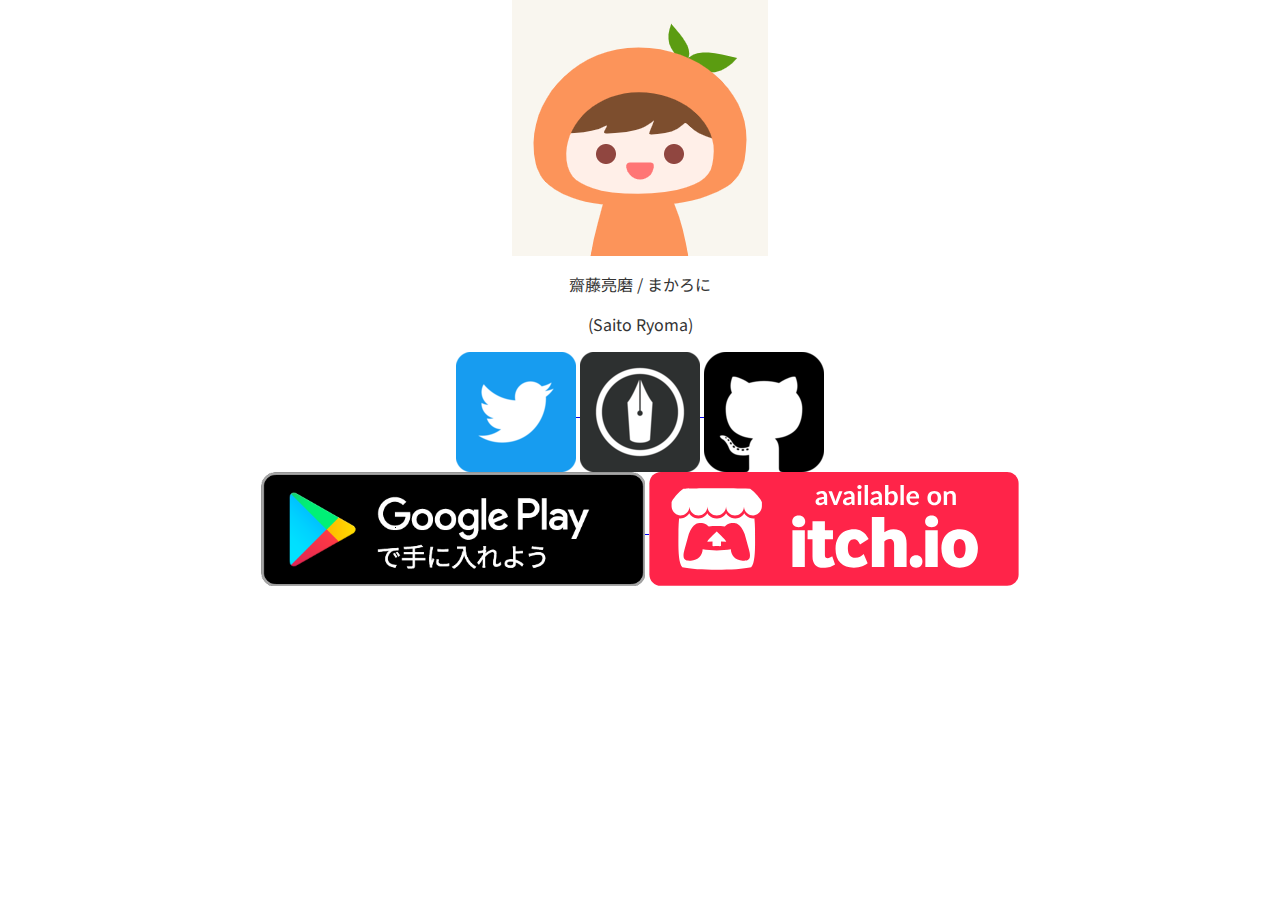
==== portfolio/index.html @ 8314d988 "add portfolio" ====
<!DOCTYPE html>
<html lang="ja">
<head>
    <meta charset="UTF-8">
    <!--<meta http-equiv="x-ua-compatible" content="IE=edge”">-->
    <meta name="viewport" content="width=device-width, initial-scale=1.0,user-scalable=yes">
    <title>齋藤亮磨のポートフォリオ</title>
    <meta name="description" content="ポートフォリオ">
    <meta name="author" content="斎藤亮磨">

    <!--フォント-->
    <link rel="preconnect" href="https://fonts.googleapis.com">
    <link rel="preconnect" href="https://fonts.gstatic.com" crossorigin>
    <link href="https://fonts.googleapis.com/css2?family=Noto+Sans+JP:wght@400;700&display=swap" rel="stylesheet">

    <!--ファビコン   -->
    <link rel="icon" type="image/x-icon" href="../img/favicon/icon-16.ico">
    <link rel="apple-touch-icon" href="../img/favicon/apple-touch-icon-152x152.png" sizes="152x52">
    <link rel="icon" type="image/png" href="../img/favicon/android-chrome-192x192.png" sizes="192x192">

    <link rel="stylesheet" href="../css/sanitize.css">
    <link rel="stylesheet"  href="../css/style.css">
</head>
<body>

<img src="../img/icon/saito.png">

<div class="profile-name">
    <p>齋藤亮磨 / まかろに</p>
    <p>(Saito Ryoma)</p>
</div>

<div class="sns-link">
    <a href="https://twitter.com/KanagawaRyoma" target="_blank">
        <img alt="Twitter" src="../img/icon/Twitter%20social%20icons%20-%20rounded%20square%20-%20blue.png">
    </a>
    <a href="https://makaroni3018.hatenablog.com/" target="_blank">
        <img alt="Hatena Blog" src="../img/icon/hatenablog.png">
    </a>
    <a href="https://github.com/saitocastel1900" target="_blank">
        <img alt="GitHub" src="../img/icon/github.png">
    </a>

</div>

<div class="appstore-link">
    <a href='https://play.google.com/store/apps/dev?id=6911047286422095513&pcampaignid=pcampaignidMKT-Other-global-all-co-prtnr-py-PartBadge-Mar2515-1' target="_blank">
        <img alt='Google Play で手に入れよう' src="../img/icon/googlestore.png"/>
    </a>
    <a href="https://saitocastel1900.itch.io/" target="_blank">
        <img alt='itchi.io' src="../img/icon/itchi-io.svg"/>
    </a>
</div>

<script src="../js/index.js"></script>
</body>
</html>
---- css/sanitize.css ----
/* Document
 * ========================================================================== */

/**
 * Add border box sizing in all browsers (opinionated).
 */

*,
::before,
::after {
  box-sizing: border-box;
}

/**
 * 1. Add text decoration inheritance in all browsers (opinionated).
 * 2. Add vertical alignment inheritance in all browsers (opinionated).
 */

::before,
::after {
  text-decoration: inherit; /* 1 */
  vertical-align: inherit; /* 2 */
}

/**
 * 1. Use the default cursor in all browsers (opinionated).
 * 2. Change the line height in all browsers (opinionated).
 * 3. Use a 4-space tab width in all browsers (opinionated).
 * 4. Remove the grey highlight on links in iOS (opinionated).
 * 5. Prevent adjustments of font size after orientation changes in
 *    IE on Windows Phone and in iOS.
 * 6. Breaks words to prevent overflow in all browsers (opinionated).
 */

html {
  cursor: default; /* 1 */
  line-height: 1.5; /* 2 */
  -moz-tab-size: 4; /* 3 */
  tab-size: 4; /* 3 */
  -webkit-tap-highlight-color: transparent /* 4 */;
  -ms-text-size-adjust: 100%; /* 5 */
  -webkit-text-size-adjust: 100%; /* 5 */
  word-break: break-word; /* 6 */
}

/* Sections
 * ========================================================================== */

/**
 * Remove the margin in all browsers (opinionated).
 */

body {
  margin: 0;
}

/**
 * Correct the font size and margin on `h1` elements within `section` and
 * `article` contexts in Chrome, Edge, Firefox, and Safari.
 */

h1 {
  font-size: 2em;
  margin: 0.67em 0;
}

/* Grouping content
 * ========================================================================== */

/**
 * Remove the margin on nested lists in Chrome, Edge, IE, and Safari.
 */

dl dl,
dl ol,
dl ul,
ol dl,
ul dl {
  margin: 0;
}

/**
 * Remove the margin on nested lists in Edge 18- and IE.
 */

ol ol,
ol ul,
ul ol,
ul ul {
  margin: 0;
}

/**
 * 1. Add the correct sizing in Firefox.
 * 2. Show the overflow in Edge 18- and IE.
 */

hr {
  height: 0; /* 1 */
  overflow: visible; /* 2 */
}

/**
 * Add the correct display in IE.
 */

main {
  display: block;
}

/**
 * Remove the list style on navigation lists in all browsers (opinionated).
 */

nav ol,
nav ul {
  list-style: none;
  padding: 0;
}

/**
 * 1. Correct the inheritance and scaling of font size in all browsers.
 * 2. Correct the odd `em` font sizing in all browsers.
 */

pre {
  font-family: monospace, monospace; /* 1 */
  font-size: 1em; /* 2 */
}

/* Text-level semantics
 * ========================================================================== */

/**
 * Remove the gray background on active links in IE 10.
 */

a {
  background-color: transparent;
}

/**
 * Add the correct text decoration in Edge 18-, IE, and Safari.
 */

abbr[title] {
  text-decoration: underline;
  text-decoration: underline dotted;
}

/**
 * Add the correct font weight in Chrome, Edge, and Safari.
 */

b,
strong {
  font-weight: bolder;
}

/**
 * 1. Correct the inheritance and scaling of font size in all browsers.
 * 2. Correct the odd `em` font sizing in all browsers.
 */

code,
kbd,
samp {
  font-family: monospace, monospace; /* 1 */
  font-size: 1em; /* 2 */
}

/**
 * Add the correct font size in all browsers.
 */

small {
  font-size: 80%;
}

/* Embedded content
 * ========================================================================== */

/*
 * Change the alignment on media elements in all browsers (opinionated).
 */

audio,
canvas,
iframe,
img,
svg,
video {
  vertical-align: middle;
}

/**
 * Add the correct display in IE 9-.
 */

audio,
video {
  display: inline-block;
}

/**
 * Add the correct display in iOS 4-7.
 */

audio:not([controls]) {
  display: none;
  height: 0;
}

/**
 * Remove the border on iframes in all browsers (opinionated).
 */

iframe {
  border-style: none;
}

/**
 * Remove the border on images within links in IE 10-.
 */

img {
  border-style: none;
}

/**
 * Change the fill color to match the text color in all browsers (opinionated).
 */

svg:not([fill]) {
  fill: currentColor;
}

/**
 * Hide the overflow in IE.
 */

svg:not(:root) {
  overflow: hidden;
}

/* Tabular data
 * ========================================================================== */

/**
 * Collapse border spacing in all browsers (opinionated).
 */

table {
  border-collapse: collapse;
}

/* Forms
 * ========================================================================== */

/**
 * Remove the margin on controls in Safari.
 */

button,
input,
select {
  margin: 0;
}

/**
 * 1. Show the overflow in IE.
 * 2. Remove the inheritance of text transform in Edge 18-, Firefox, and IE.
 */

button {
  overflow: visible; /* 1 */
  text-transform: none; /* 2 */
}

/**
 * Correct the inability to style buttons in iOS and Safari.
 */

button,
[type="button"],
[type="reset"],
[type="submit"] {
  -webkit-appearance: button;
}

/**
 * 1. Change the inconsistent appearance in all browsers (opinionated).
 * 2. Correct the padding in Firefox.
 */

fieldset {
  border: 1px solid #a0a0a0; /* 1 */
  padding: 0.35em 0.75em 0.625em; /* 2 */
}

/**
 * Show the overflow in Edge 18- and IE.
 */

input {
  overflow: visible;
}

/**
 * 1. Correct the text wrapping in Edge 18- and IE.
 * 2. Correct the color inheritance from `fieldset` elements in IE.
 */

legend {
  color: inherit; /* 2 */
  display: table; /* 1 */
  max-width: 100%; /* 1 */
  white-space: normal; /* 1 */
}

/**
 * 1. Add the correct display in Edge 18- and IE.
 * 2. Add the correct vertical alignment in Chrome, Edge, and Firefox.
 */

progress {
  display: inline-block; /* 1 */
  vertical-align: baseline; /* 2 */
}

/**
 * Remove the inheritance of text transform in Firefox.
 */

select {
  text-transform: none;
}

/**
 * 1. Remove the margin in Firefox and Safari.
 * 2. Remove the default vertical scrollbar in IE.
 * 3. Change the resize direction in all browsers (opinionated).
 */

textarea {
  margin: 0; /* 1 */
  overflow: auto; /* 2 */
  resize: vertical; /* 3 */
}

/**
 * Remove the padding in IE 10-.
 */

[type="checkbox"],
[type="radio"] {
  padding: 0;
}

/**
 * 1. Correct the odd appearance in Chrome, Edge, and Safari.
 * 2. Correct the outline style in Safari.
 */

[type="search"] {
  -webkit-appearance: textfield; /* 1 */
  outline-offset: -2px; /* 2 */
}

/**
 * Correct the cursor style of increment and decrement buttons in Safari.
 */

::-webkit-inner-spin-button,
::-webkit-outer-spin-button {
  height: auto;
}

/**
 * Correct the text style of placeholders in Chrome, Edge, and Safari.
 */

::-webkit-input-placeholder {
  color: inherit;
  opacity: 0.54;
}

/**
 * Remove the inner padding in Chrome, Edge, and Safari on macOS.
 */

::-webkit-search-decoration {
  -webkit-appearance: none;
}

/**
 * 1. Correct the inability to style upload buttons in iOS and Safari.
 * 2. Change font properties to `inherit` in Safari.
 */

::-webkit-file-upload-button {
  -webkit-appearance: button; /* 1 */
  font: inherit; /* 2 */
}

/**
 * Remove the inner border and padding of focus outlines in Firefox.
 */

::-moz-focus-inner {
  border-style: none;
  padding: 0;
}

/**
 * Restore the focus outline styles unset by the previous rule in Firefox.
 */

:-moz-focusring {
  outline: 1px dotted ButtonText;
}

/**
 * Remove the additional :invalid styles in Firefox.
 */

:-moz-ui-invalid {
  box-shadow: none;
}

/* Interactive
 * ========================================================================== */

/*
 * Add the correct display in Edge 18- and IE.
 */

details {
  display: block;
}

/*
 * Add the correct styles in Edge 18-, IE, and Safari.
 */

dialog {
  background-color: white;
  border: solid;
  color: black;
  display: block;
  height: -moz-fit-content;
  height: -webkit-fit-content;
  height: fit-content;
  left: 0;
  margin: auto;
  padding: 1em;
  position: absolute;
  right: 0;
  width: -moz-fit-content;
  width: -webkit-fit-content;
  width: fit-content;
}

dialog:not([open]) {
  display: none;
}

/*
 * Add the correct display in all browsers.
 */

summary {
  display: list-item;
}

/* Scripting
 * ========================================================================== */

/**
 * Add the correct display in IE 9-.
 */

canvas {
  display: inline-block;
}

/**
 * Add the correct display in IE.
 */

template {
  display: none;
}

/* User interaction
 * ========================================================================== */

/*
 * 1. Remove the tapping delay in IE 10.
 * 2. Remove the tapping delay on clickable elements
      in all browsers (opinionated).
 */

a,
area,
button,
input,
label,
select,
summary,
textarea,
[tabindex] {
  -ms-touch-action: manipulation; /* 1 */
  touch-action: manipulation; /* 2 */
}

/**
 * Add the correct display in IE 10-.
 */

[hidden] {
  display: none;
}

/* Accessibility
 * ========================================================================== */

/**
 * Change the cursor on busy elements in all browsers (opinionated).
 */

[aria-busy="true"] {
  cursor: progress;
}

/*
 * Change the cursor on control elements in all browsers (opinionated).
 */

[aria-controls] {
  cursor: pointer;
}

/*
 * Change the cursor on disabled, not-editable, or otherwise
 * inoperable elements in all browsers (opinionated).
 */

[aria-disabled="true"],
[disabled] {
  cursor: not-allowed;
}

/*
 * Change the display on visually hidden accessible elements
 * in all browsers (opinionated).
 */

[aria-hidden="false"][hidden] {
  display: initial;
}

[aria-hidden="false"][hidden]:not(:focus) {
  clip: rect(0, 0, 0, 0);
  position: absolute;
}
---- css/style.css ----
@charset "UTF-8";

body    {
    font-family: 'Noto Sans JP', "Helvetica Neue", "Helvetica", "Hiragino Sans", "Hiragino Kaku Gothic ProN", "Arial", "Yu Gothic", "Meiryo", sans-serif;
    text-align: center;
    color:#333;
}
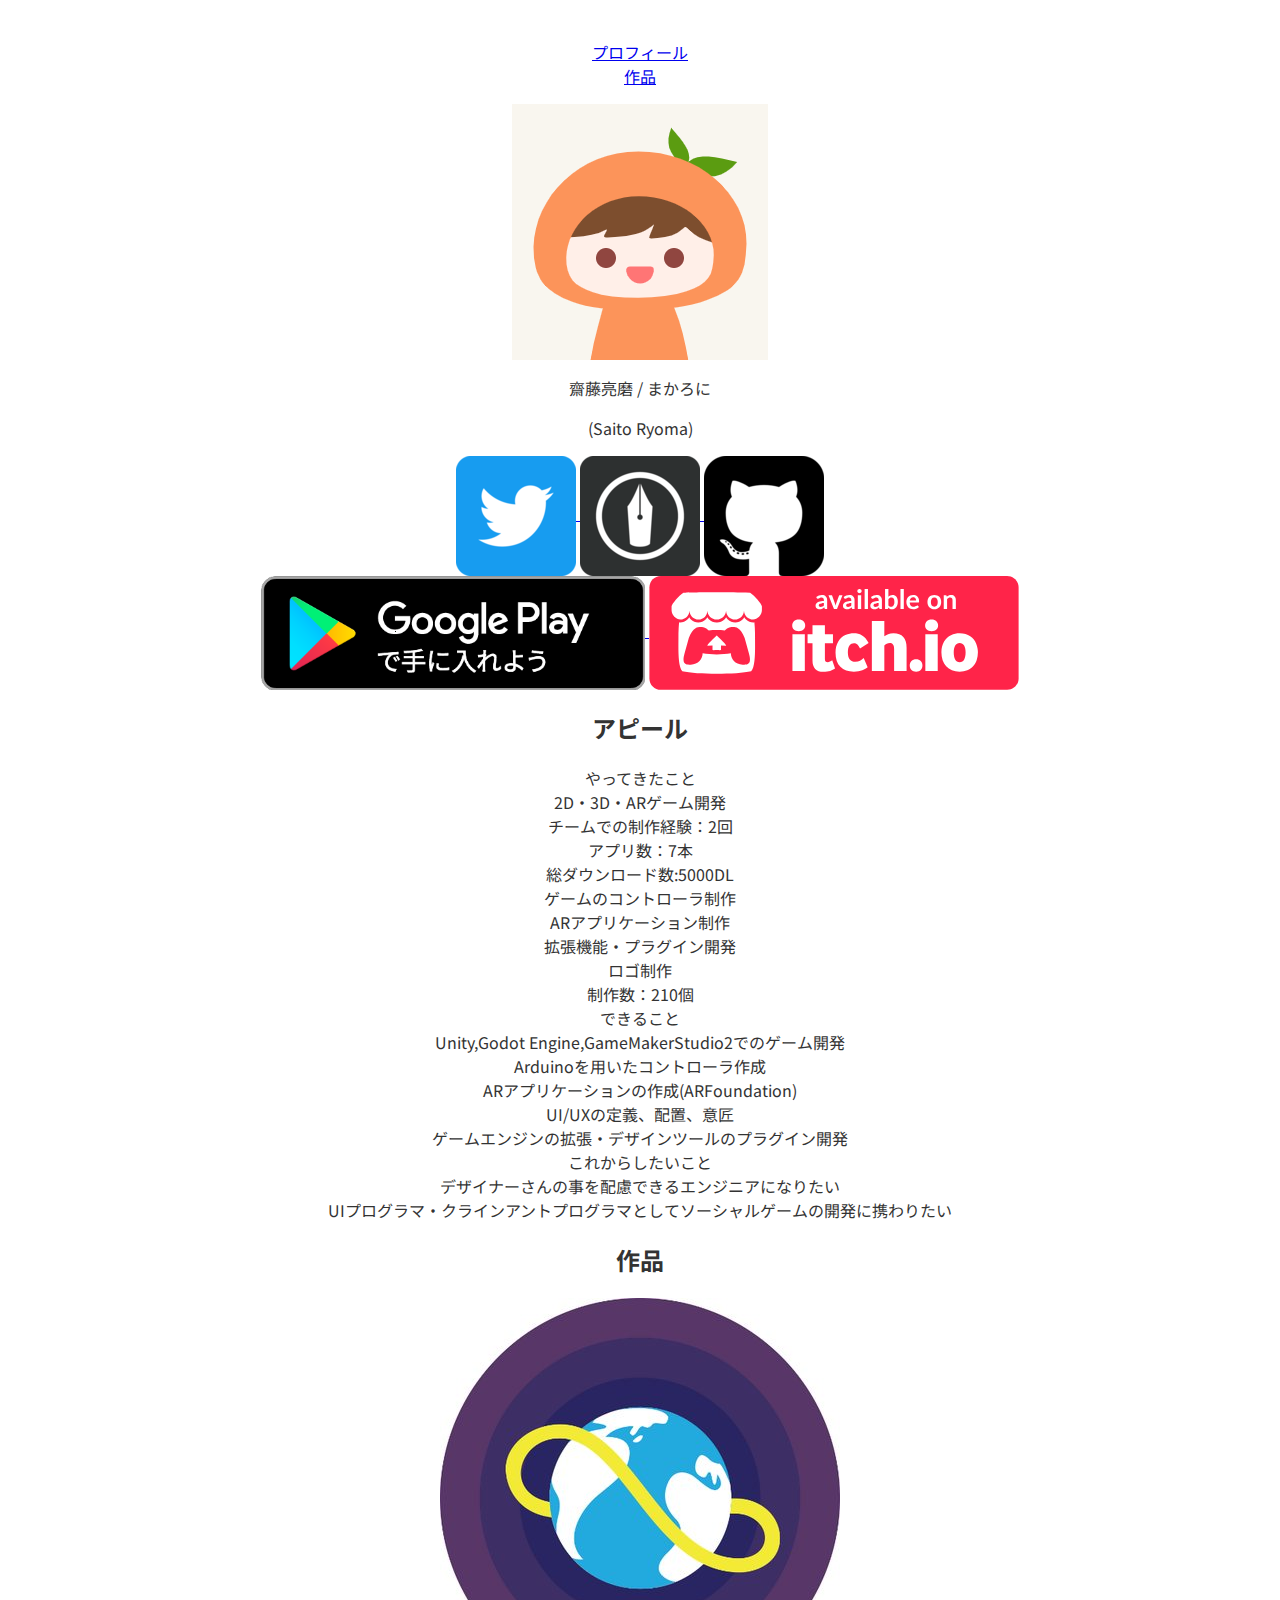
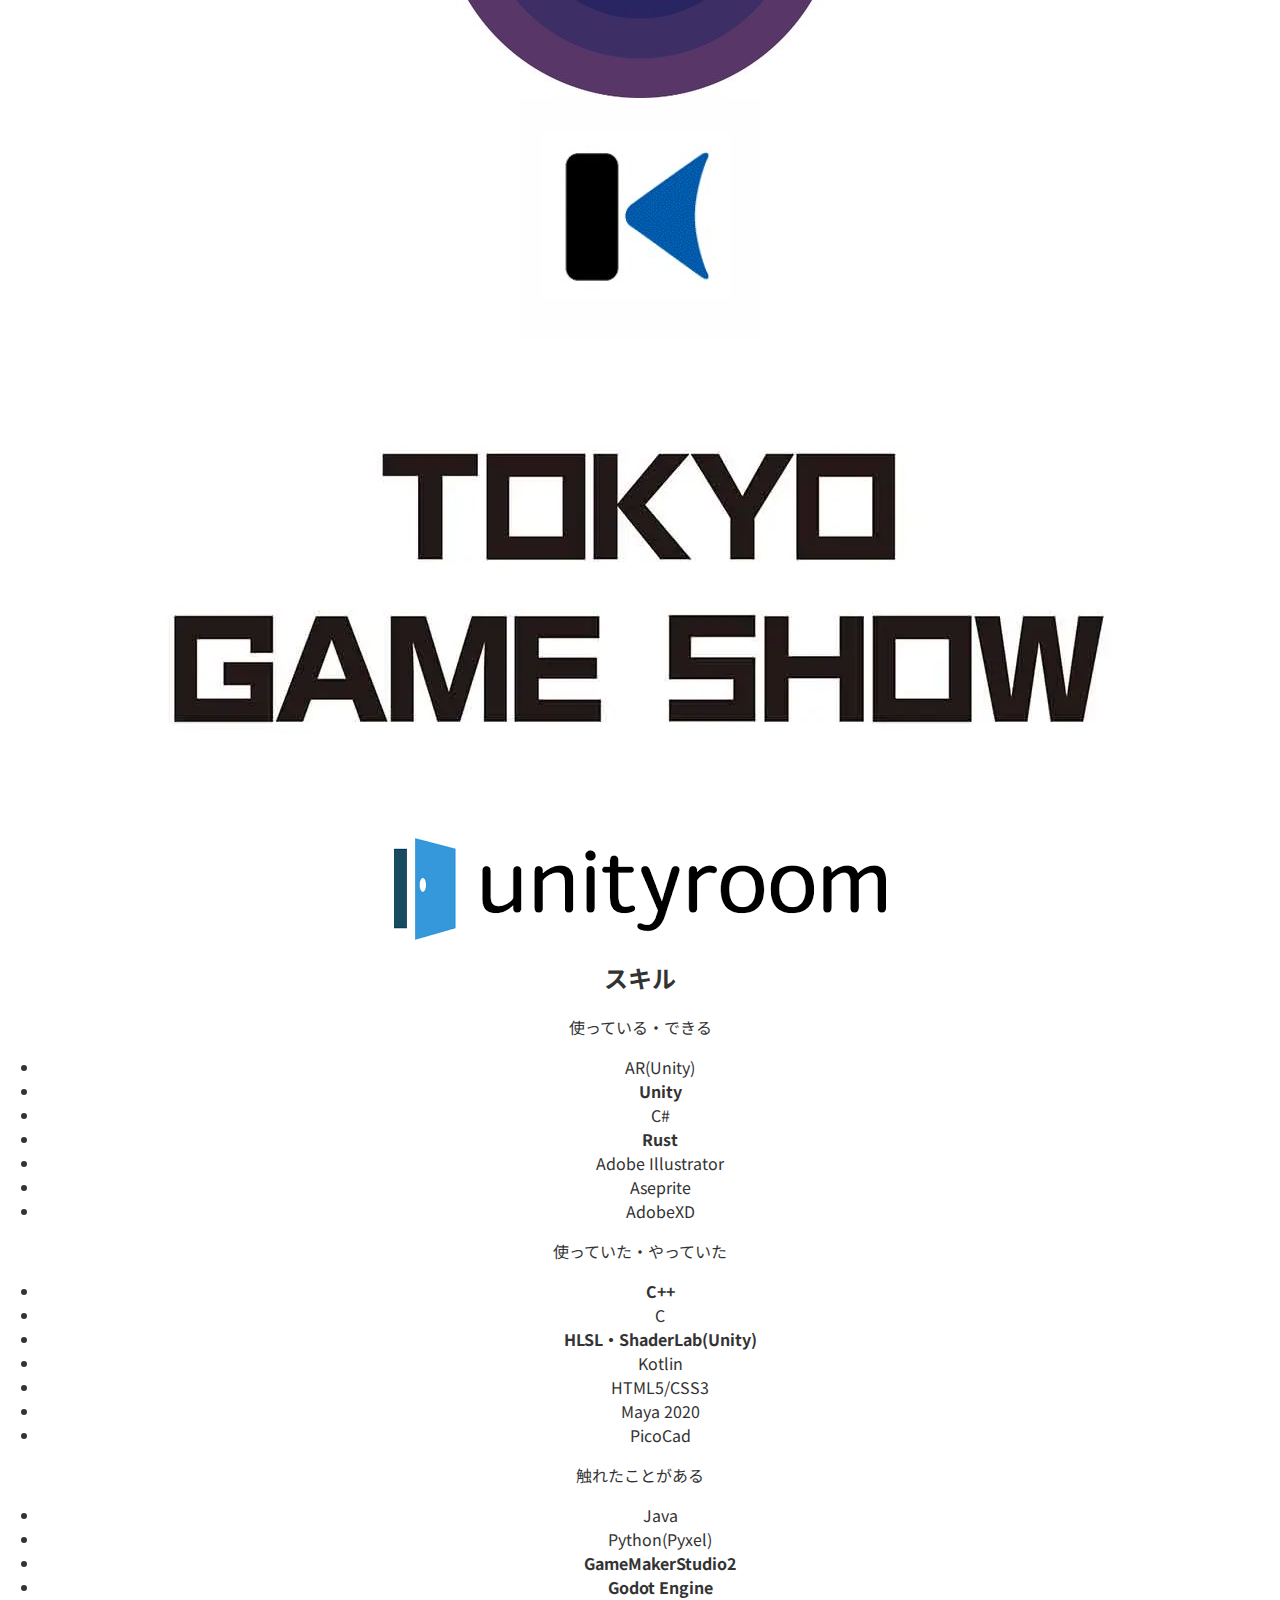
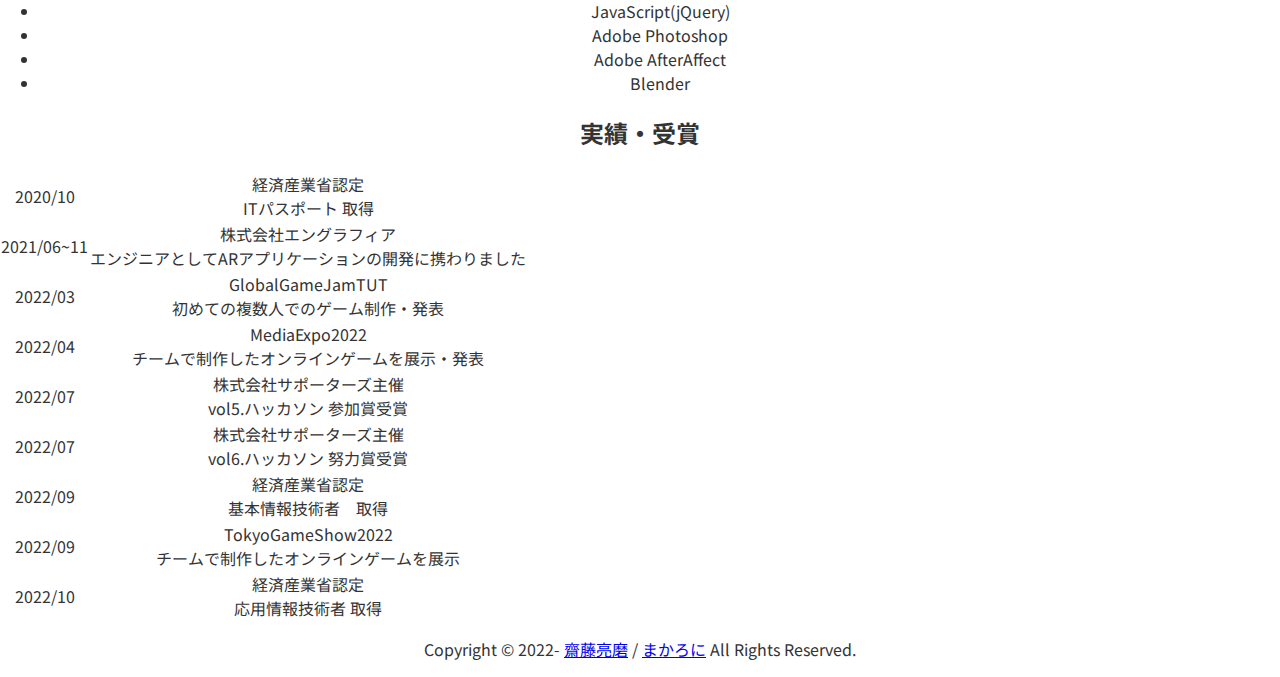
==== commit 6b2f77b3: "add nav" ====
--- a/portfolio/index.html
+++ b/portfolio/index.html
@@ -23,35 +23,239 @@
 </head>
 <body>
 
-<img src="../img/icon/saito.png">
-
-<div class="profile-name">
-    <p>齋藤亮磨 / まかろに</p>
-    <p>(Saito Ryoma)</p>
+<div class="wrapper">
+    <header>
+        <!--ロゴ...-->
+        <a href="index.html"><img src="" alt=""></a>
+        <!--workから作品のページに飛べるのでいらないかもしれない...-->
+        <nav>
+            <ul>
+                <!--プロフィールと自己PR、スキル-->
+                <li><a href="index.html">プロフィール</a></li>
+                <!--ここからゲームとデザインの作品を閲覧できるように...-->
+                <li><a href="../portfolio/works.html">作品</a></li>
+            </ul>
+        </nav>
+    </header>
+    <main>
+        <!--プロフィール-->
+        <div class="toppage-about">
+            <img src="../img/icon/saito.png" class="profile-image">
+
+            <div class="profile-name">
+                <p>齋藤亮磨 / まかろに</p>
+                <p>(Saito Ryoma)</p>
+            </div>
+
+            <div class="sns-link">
+                <a href="https://twitter.com/KanagawaRyoma" target="_blank">
+                    <img alt="Twitter" src="../img/icon/Twitter%20social%20icons%20-%20rounded%20square%20-%20blue.png">
+                </a>
+                <a href="https://makaroni3018.hatenablog.com/" target="_blank">
+                    <img alt="Hatena Blog" src="../img/icon/hatenablog.png">
+                </a>
+                <a href="https://github.com/saitocastel1900" target="_blank">
+                    <img alt="GitHub" src="../img/icon/github.png">
+                </a>
+
+            </div>
+
+            <div class="appstore-link">
+                <a href='https://play.google.com/store/apps/dev?id=6911047286422095513&pcampaignid=pcampaignidMKT-Other-global-all-co-prtnr-py-PartBadge-Mar2515-1' target="_blank">
+                    <img alt='Google Play で手に入れよう' src="../img/icon/googlestore.png"/>
+                </a>
+                <a href="https://saitocastel1900.itch.io/" target="_blank">
+                    <img alt='itchi.io' src="../img/icon/itchi-io.svg"/>
+                </a>
+            </div>
+
+            <div class="content-pr">
+                <h2 class="">アピール</h2>
+                <div class="flex-pr">
+                    <div class="pr">
+                        <div class="label-pr">やってきたこと</div>
+                        <div class="explain-pr">
+                            2D・3D・ARゲーム開発
+                            <br>
+                            チームでの制作経験：2回
+                            <br>
+                            アプリ数：7本
+                            <br>
+                            総ダウンロード数:5000DL
+                            <br>
+                            ゲームのコントローラ制作
+                            <br>
+                            ARアプリケーション制作
+                            <br>
+                            拡張機能・プラグイン開発
+                            <br>
+                            ロゴ制作
+                            <br>
+                            制作数：210個
+                        </div>
+                    </div>
+                    <div class="pr">
+                        <div class="label-pr">できること</div>
+                        Unity,Godot Engine,GameMakerStudio2でのゲーム開発
+                        <br>
+                        Arduinoを用いたコントローラ作成
+                        <br>
+                        ARアプリケーションの作成(ARFoundation)
+                        <br>
+                        UI/UXの定義、配置、意匠
+                        <br>
+                        ゲームエンジンの拡張・デザインツールのプラグイン開発
+                        <div class="explain-pr"></div>
+                    </div>
+                    <div class="pr">
+                        <div class="label-pr">これからしたいこと</div>
+                        <div class="explain-pr">
+                            デザイナーさんの事を配慮できるエンジニアになりたい
+                            <br>
+                            UIプログラマ・クラインアントプログラマとしてソーシャルゲームの開発に携わりたい
+                        </div>
+                    </div>
+                </div>
+            </div>
+        </div>
+        <!--作品-->
+        <div class="content-work">
+            <h2 class="">作品</h2>
+            <div class="flex-work">
+
+                <div class="content">
+                    <a href="" target="_blank">
+                        <img src="../img/cover_works/WZ3-alG6_400x400.jpg" alt="GlobalGameJam2022" class="cover-image">
+                    </a>
+                </div>
+                <div class="content">
+                    <a href="http://www.media.kanagawa-it.ac.jp/archive/2012/qingbaomediaxuekexueshengchengguofabiaohui%E3%80%8Cmediaexpo2012%E3%80%8D" target="_blank">
+                        <img src="../img/cover_works/WAxepNPt_400x400.jpg" alt="MediaExpo2022" class="cover-image">
+                    </a>
+                </div>
+                <div class="content">
+                    <a href="https://tgs.nikkeibp.co.jp/tgs/2022/jp/index.html" target="_blank">
+                        <img src="../img/cover_works/gm02.webp" alt="TokyoGameShow2022" class="cover-image">
+                    </a>
+                </div>
+                <div class="content">
+                    <a href="https://kaitgamedev.play-app-lab.com/%e5%ad%a6%e7%94%9f%e4%bd%9c%e5%93%81%e7%b4%b9%e4%bb%8b/" target="_blank">
+                        <img src="../img/cover_works/ダウンロード.png" alt="" class="cover-image">
+                    </a>
+                </div>
+
+
+            </div>
+
+        </div>
+        <!--スキル-->
+        <div class="content-skill">
+            <h2 class="">スキル</h2>
+            <div class="table-skills">
+                <div class="table-card">
+                    <div class="list-label">使っている・できる</div>
+                    <ul class="list-content">
+                        <li>AR(Unity)</li>
+                        <li><strong>Unity</strong></li>
+                        <li>C#</li>
+                        <li><strong>Rust</strong></li>
+                        <li>Adobe Illustrator</li>
+                        <li>Aseprite</li>
+                        <li>AdobeXD</li>
+                    </ul>
+                </div>
+                <div class="table-card">
+                    <div class="list-label">使っていた・やっていた</div>
+                    <ul class="list-content">
+                        <li><strong>C++</strong></li>
+                        <li>C</li>
+                        <li><strong>HLSL・ShaderLab(Unity)</strong></li>
+                        <li>Kotlin</li>
+                        <li>HTML5/CSS3</li>
+                        <li>Maya 2020</li>
+                        <li>PicoCad</li>
+                    </ul>
+                </div>
+                <div class="table-card">
+                    <div class="list-label">触れたことがある</div>
+                    <ul class="list-content">
+                        <li>Java</li>
+                        <li>Python(Pyxel)</li>
+                        <li><strong>GameMakerStudio2</strong></li>
+                        <li><strong>Godot Engine</strong></li>
+                        <li>JavaScript(jQuery)</li>
+                        <li>Adobe Photoshop</li>
+                        <li>Adobe AfterAffect</li>
+                        <li>Blender</li>
+                    </ul>
+                </div>
+            </div>
+        </div>
+        <!--実績-->
+        <div class="content-achievement">
+            <h2 class="">実績・受賞</h2>
+            <table class="table-achievements">
+                <tbody>
+                <tr>
+                    <td class="achievements-date">2020/10</td>
+                    <td>経済産業省認定<br>
+                        ITパスポート 取得</td>
+                </tr>
+
+                <tr>
+                    <td class="achievements-date">2021/06~11</td>
+                    <td>株式会社エングラフィア<br>
+                        エンジニアとしてARアプリケーションの開発に携わりました</td>
+                </tr>
+
+                <tr>
+                    <td class="achievements-date">2022/03</td>
+                    <td>GlobalGameJamTUT<br>
+                        初めての複数人でのゲーム制作・発表</td>
+                </tr>
+
+                <tr>
+                    <td class="achievements-date">2022/04</td>
+                    <td>MediaExpo2022<br>
+                        チームで制作したオンラインゲームを展示・発表</td>
+                </tr>
+
+                <tr>
+                    <td class="achievements-date">2022/07</td>
+                    <td>株式会社サポーターズ主催<br>
+                        vol5.ハッカソン 参加賞受賞</td>
+                </tr>
+
+                <tr>
+                    <td class="achievements-date">2022/07</td>
+                    <td>株式会社サポーターズ主催<br>
+                        vol6.ハッカソン 努力賞受賞</td>
+                </tr>
+
+                <tr>
+                    <td class="achievements-date">2022/09</td>
+                    <td>経済産業省認定<br>
+                        基本情報技術者　取得</td>
+                </tr>
+
+                <tr>
+                    <td class="achievements-date">2022/09</td>
+                    <td>TokyoGameShow2022<br>
+                        チームで制作したオンラインゲームを展示</td>
+                </tr>
+
+                <tr>
+                    <td class="achievements-date">2022/10</td>
+                    <td>経済産業省認定<br>
+                        応用情報技術者 取得</td>
+                </tr>
+                </tbody></table>
+        </div>
+    </main>
+    <footer>
+        <p>Copyright © 2022- <a href="https://twitter.com/KanagawaRyoma">齋藤亮磨</a> / <a href="https://twitter.com/SAito3018">まかろに</a> All Rights Reserved.</p>
+    </footer>
 </div>
-
-<div class="sns-link">
-    <a href="https://twitter.com/KanagawaRyoma" target="_blank">
-        <img alt="Twitter" src="../img/icon/Twitter%20social%20icons%20-%20rounded%20square%20-%20blue.png">
-    </a>
-    <a href="https://makaroni3018.hatenablog.com/" target="_blank">
-        <img alt="Hatena Blog" src="../img/icon/hatenablog.png">
-    </a>
-    <a href="https://github.com/saitocastel1900" target="_blank">
-        <img alt="GitHub" src="../img/icon/github.png">
-    </a>
-
-</div>
-
-<div class="appstore-link">
-    <a href='https://play.google.com/store/apps/dev?id=6911047286422095513&pcampaignid=pcampaignidMKT-Other-global-all-co-prtnr-py-PartBadge-Mar2515-1' target="_blank">
-        <img alt='Google Play で手に入れよう' src="../img/icon/googlestore.png"/>
-    </a>
-    <a href="https://saitocastel1900.itch.io/" target="_blank">
-        <img alt='itchi.io' src="../img/icon/itchi-io.svg"/>
-    </a>
-</div>
-
 <script src="../js/index.js"></script>
 </body>
 </html>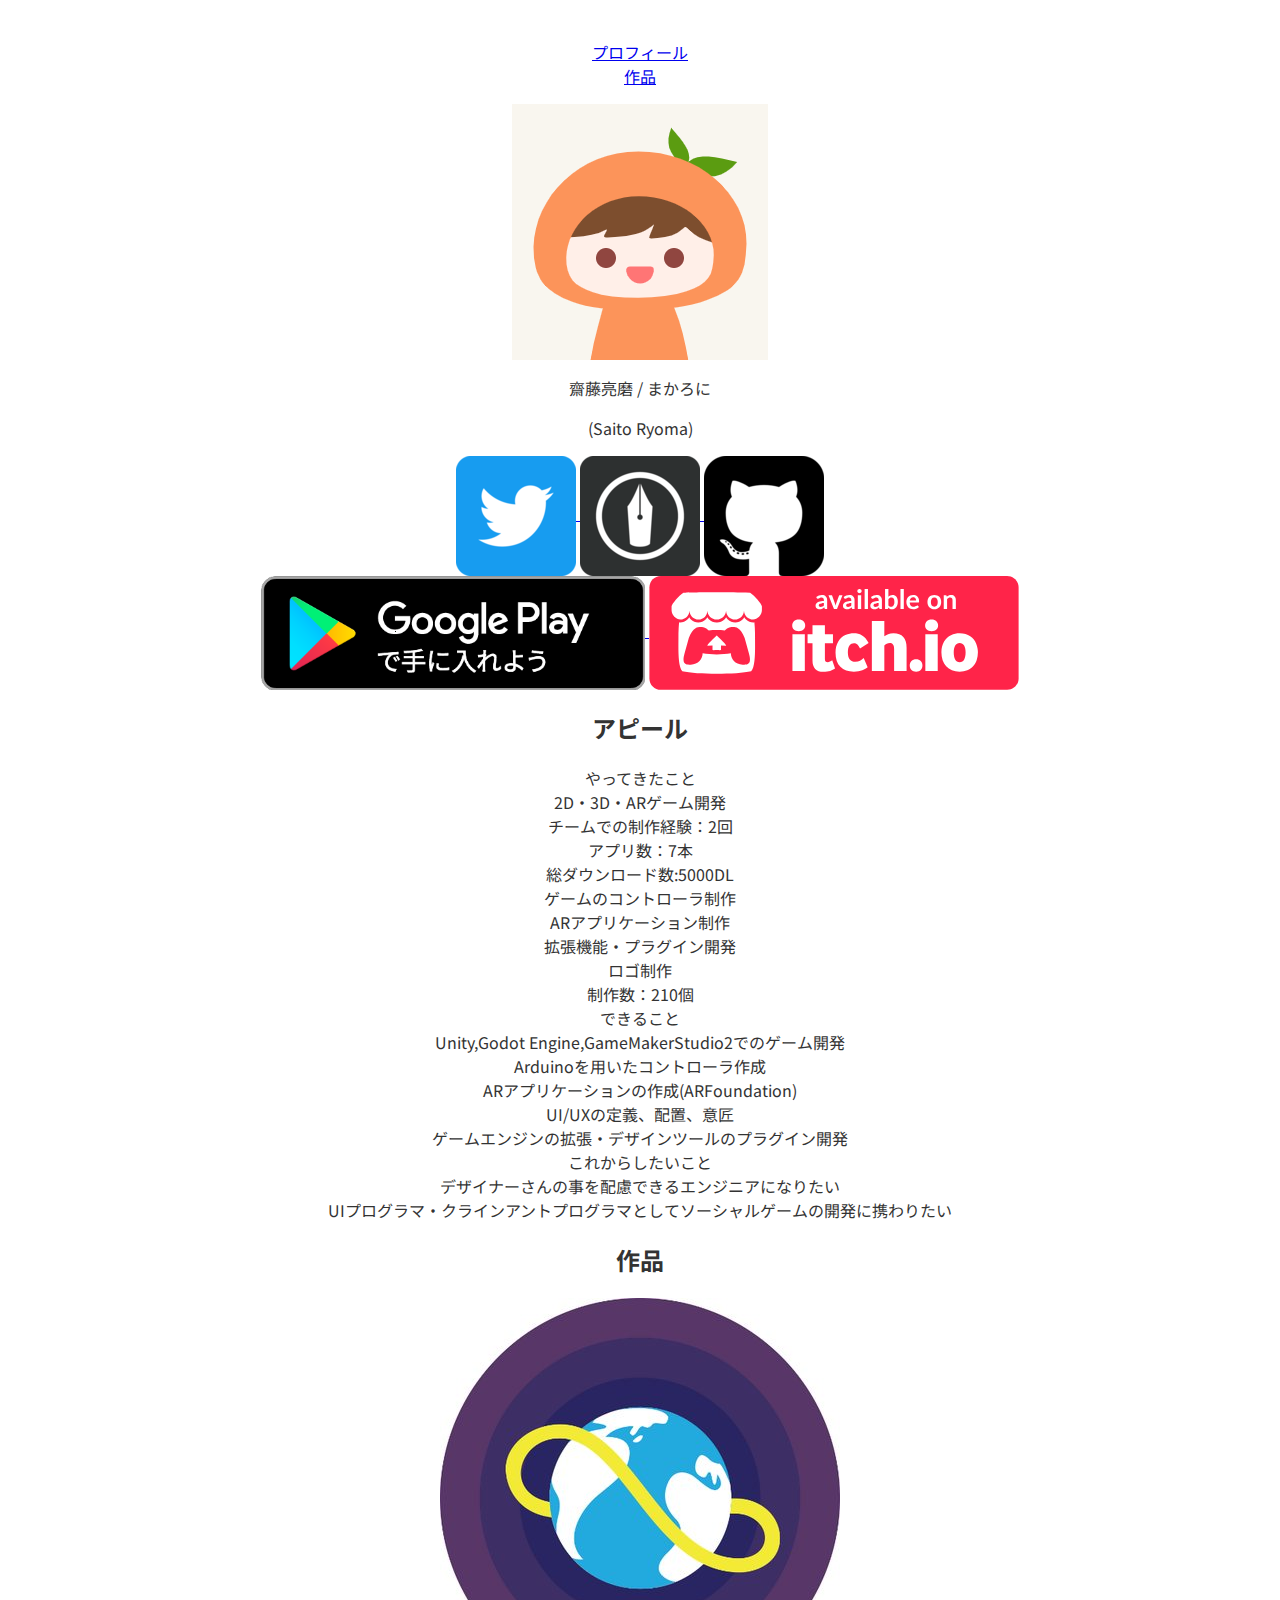
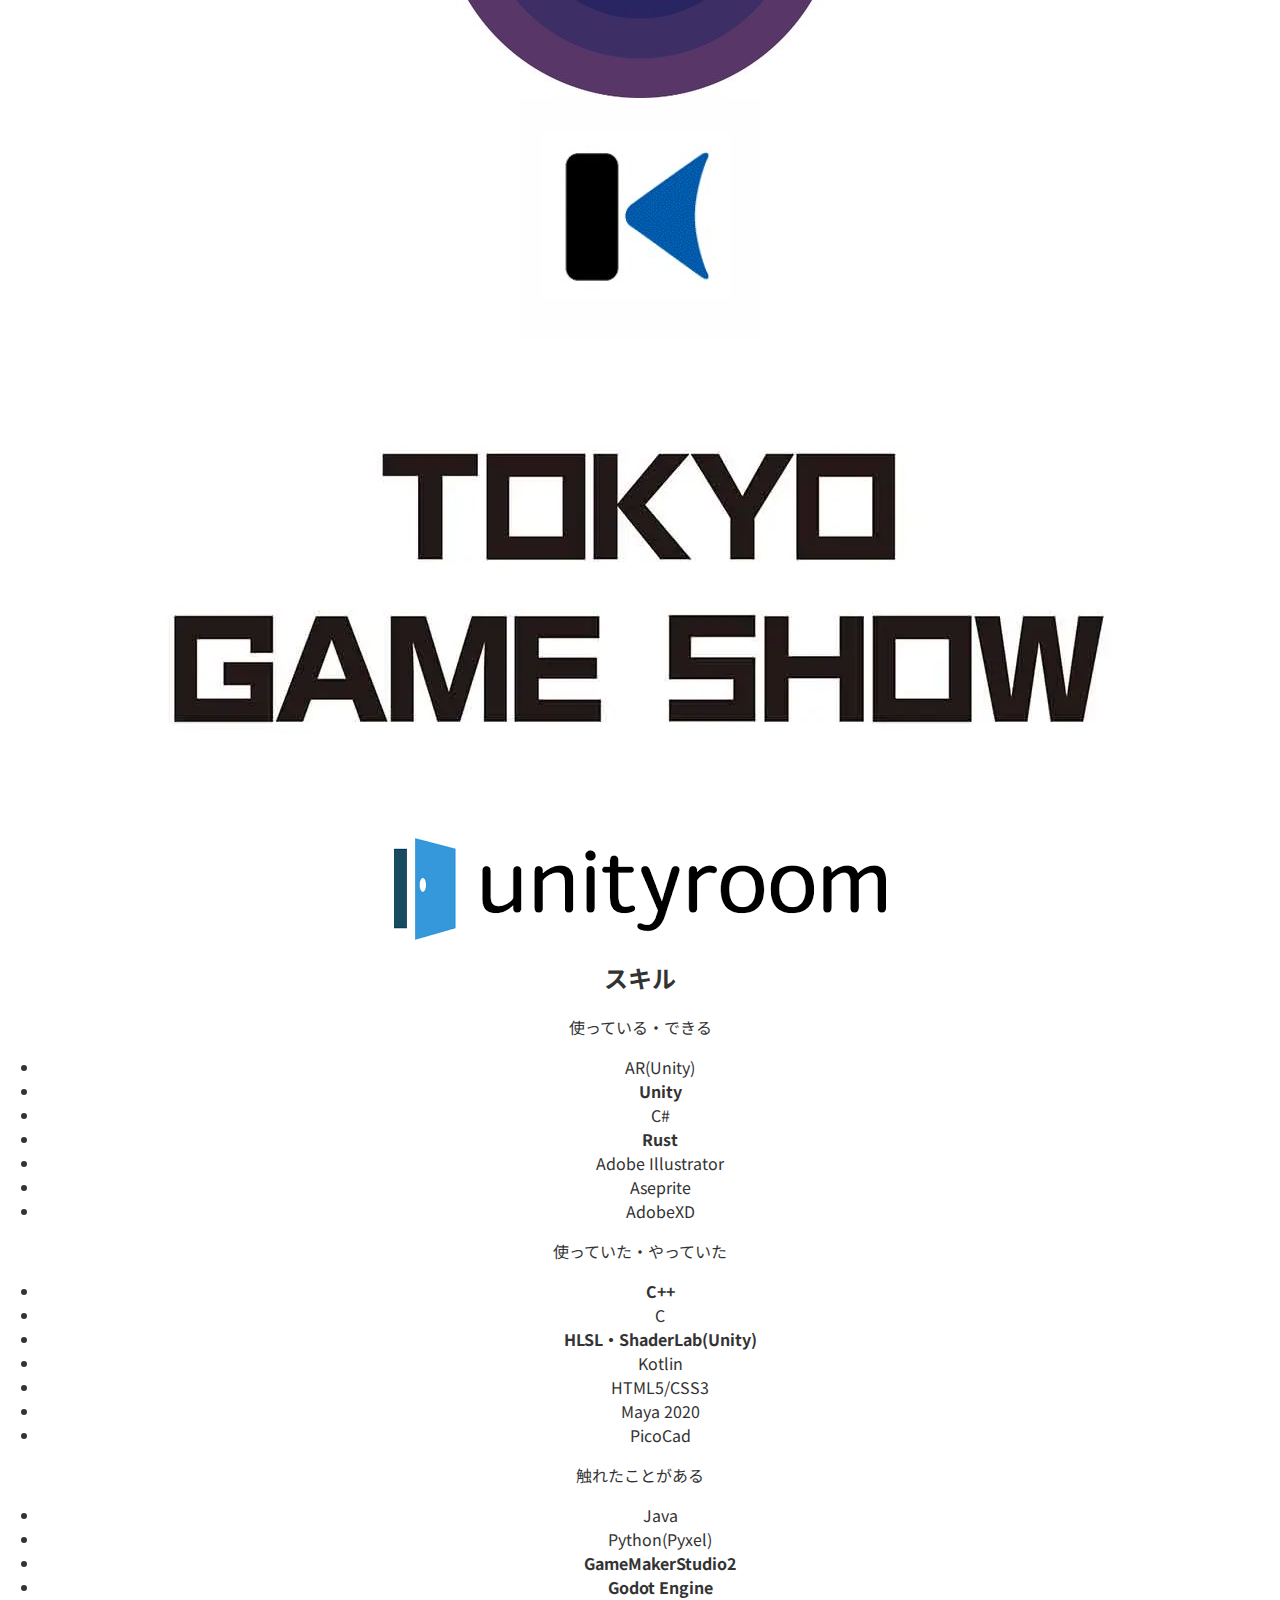
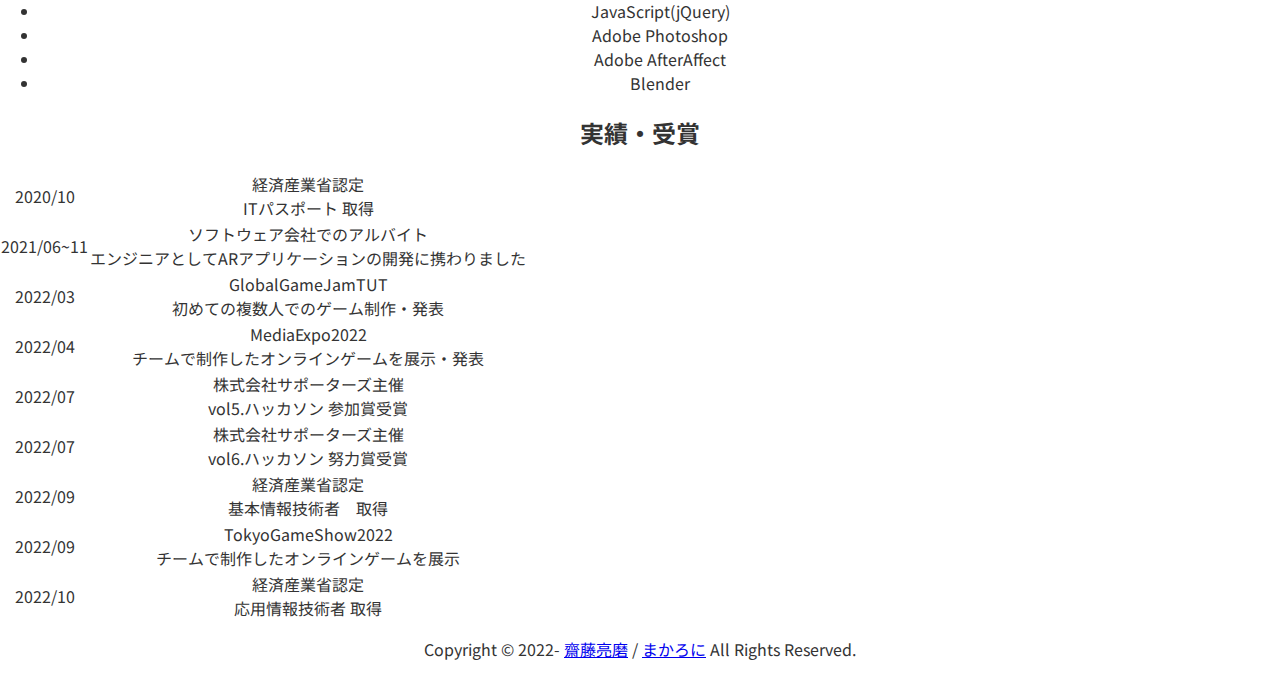
==== commit 1380f9a0: "add nav" ====
--- a/portfolio/index.html
+++ b/portfolio/index.html
@@ -204,7 +204,7 @@
 
                 <tr>
                     <td class="achievements-date">2021/06~11</td>
-                    <td>株式会社エングラフィア<br>
+                    <td>ソフトウェア会社でのアルバイト<br>
                         エンジニアとしてARアプリケーションの開発に携わりました</td>
                 </tr>
 
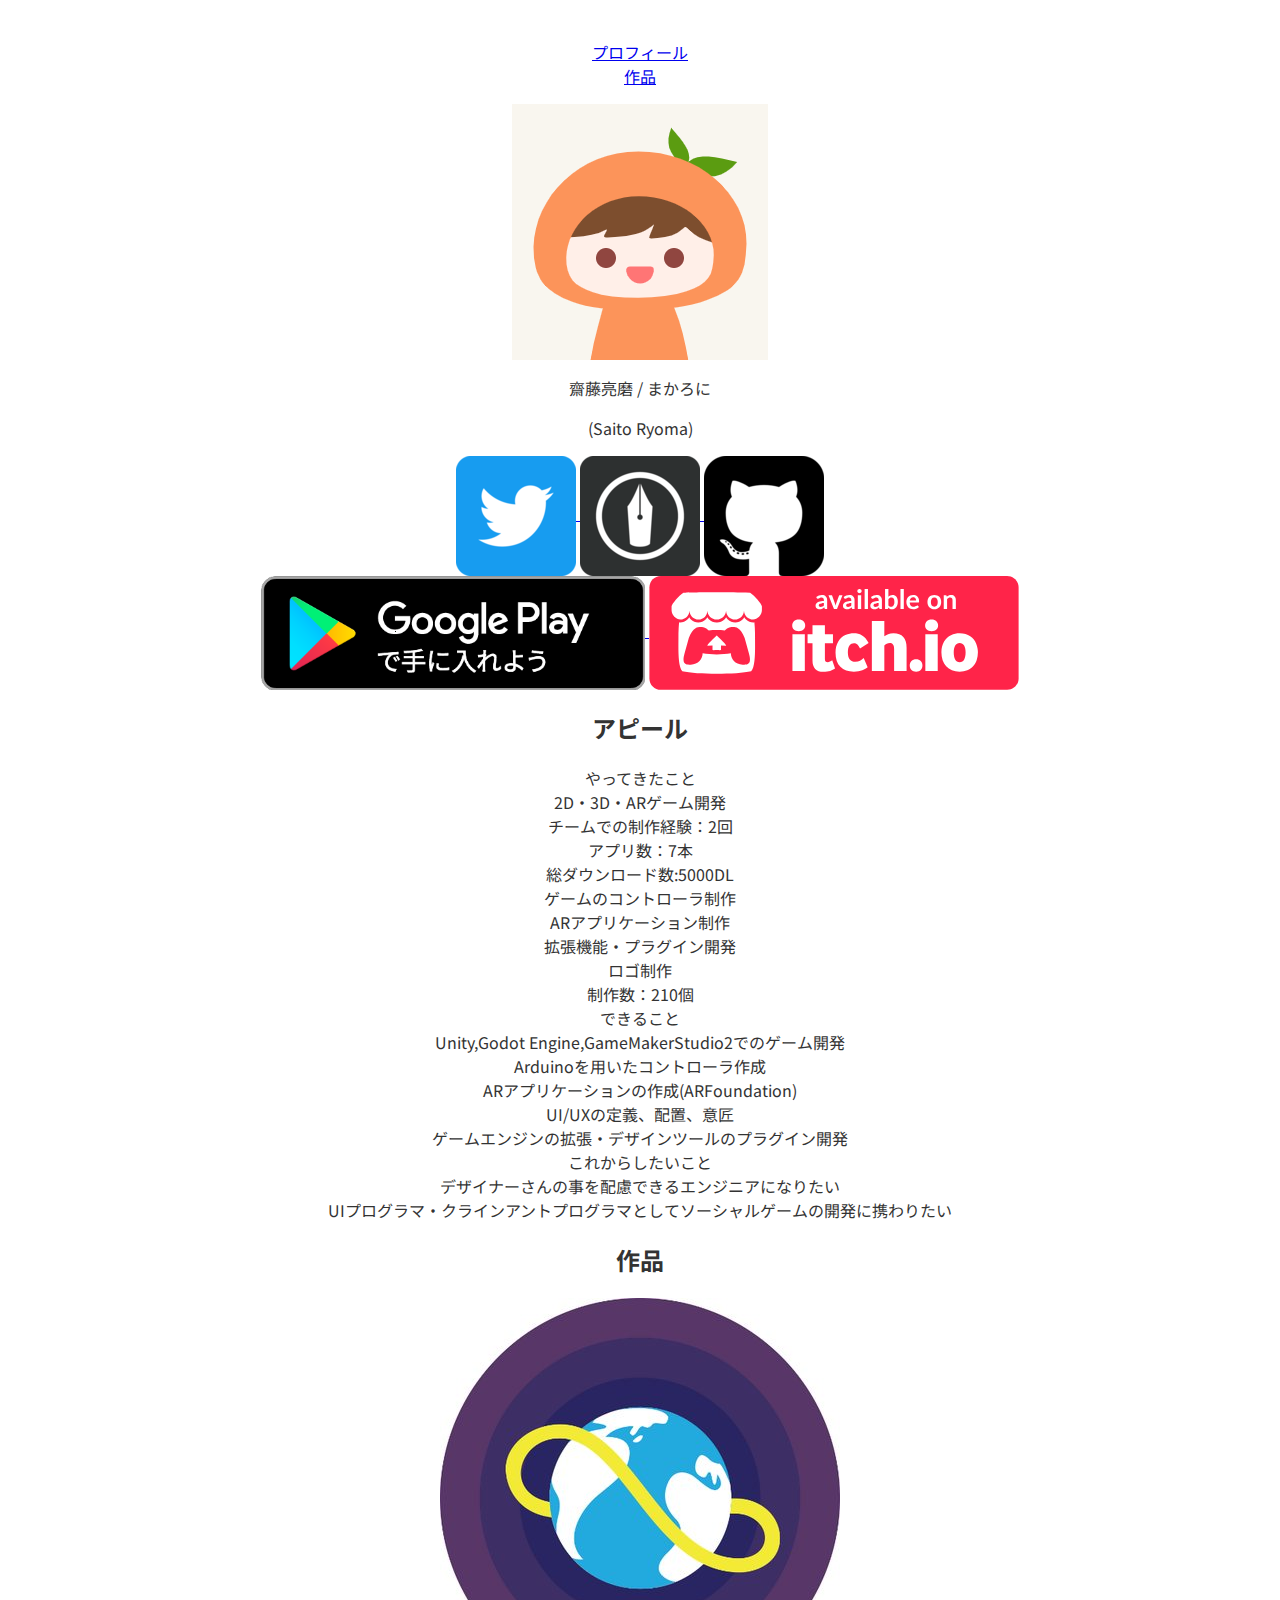
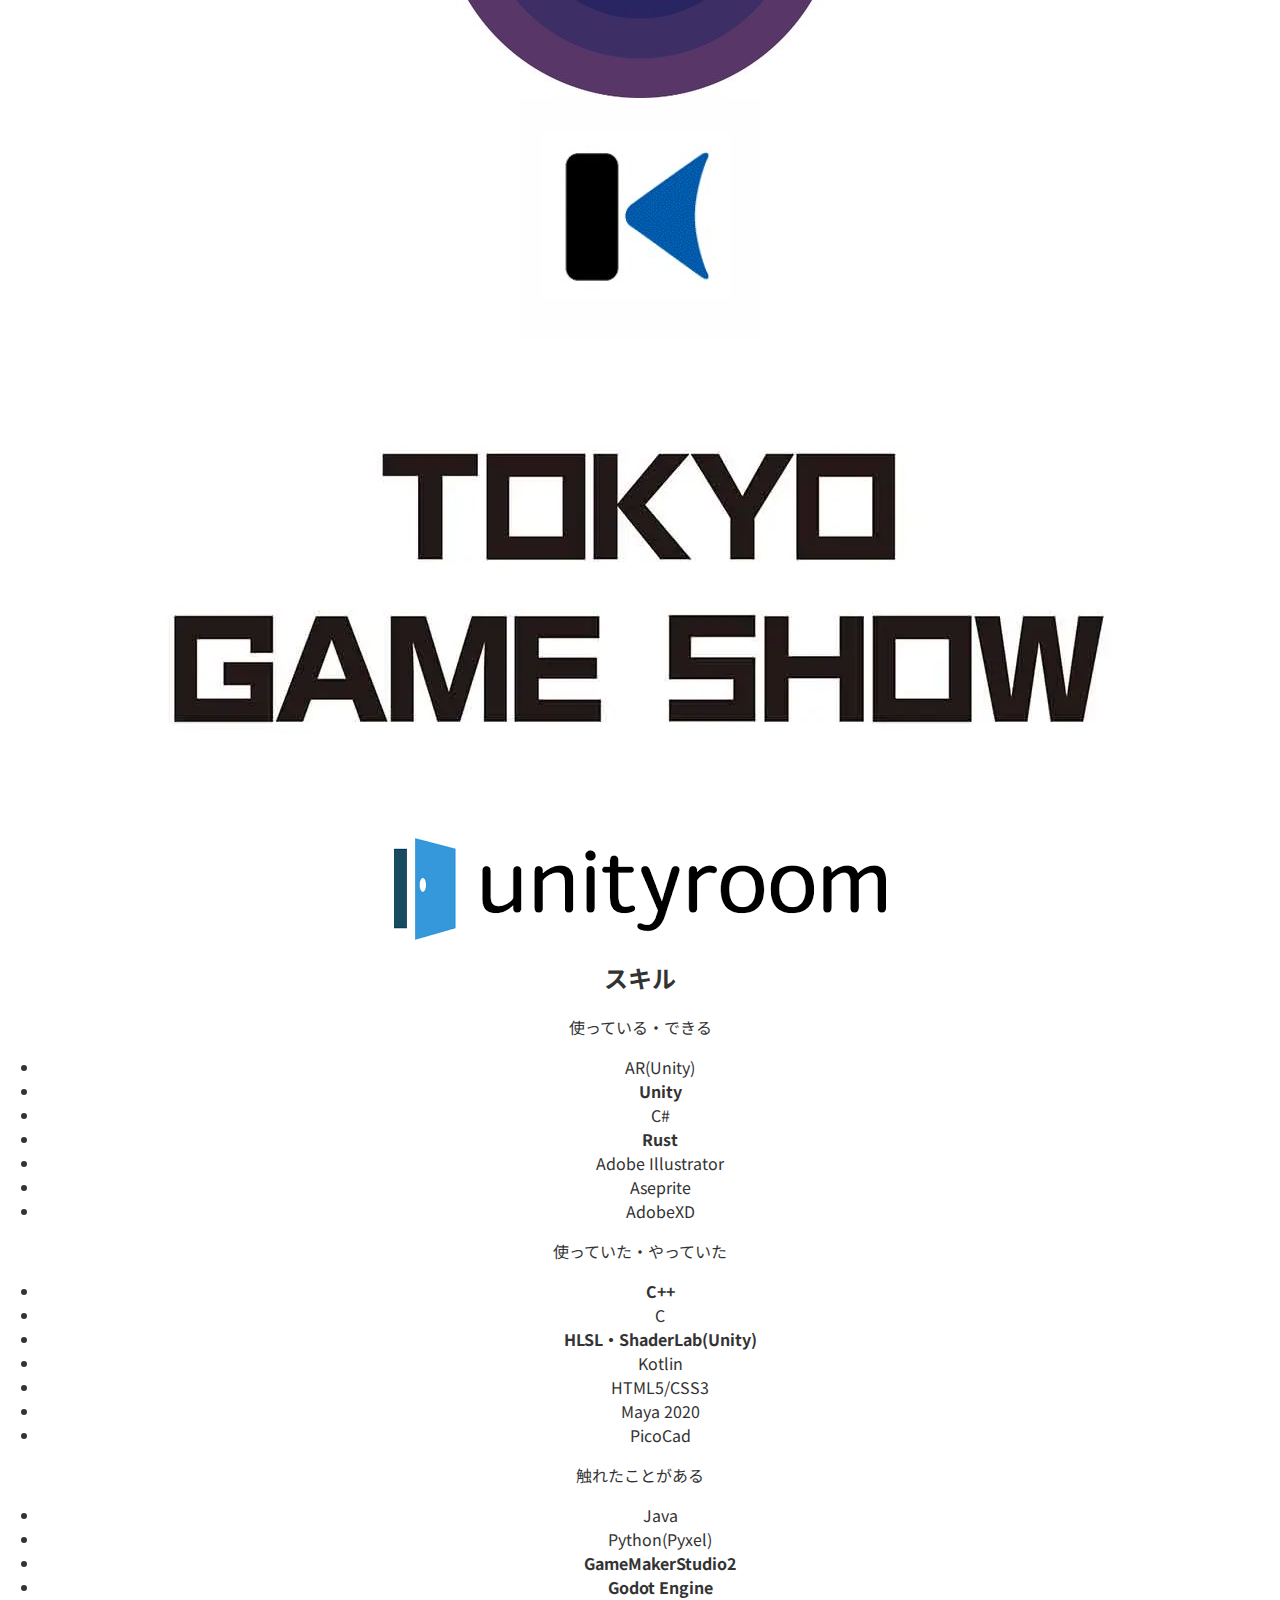
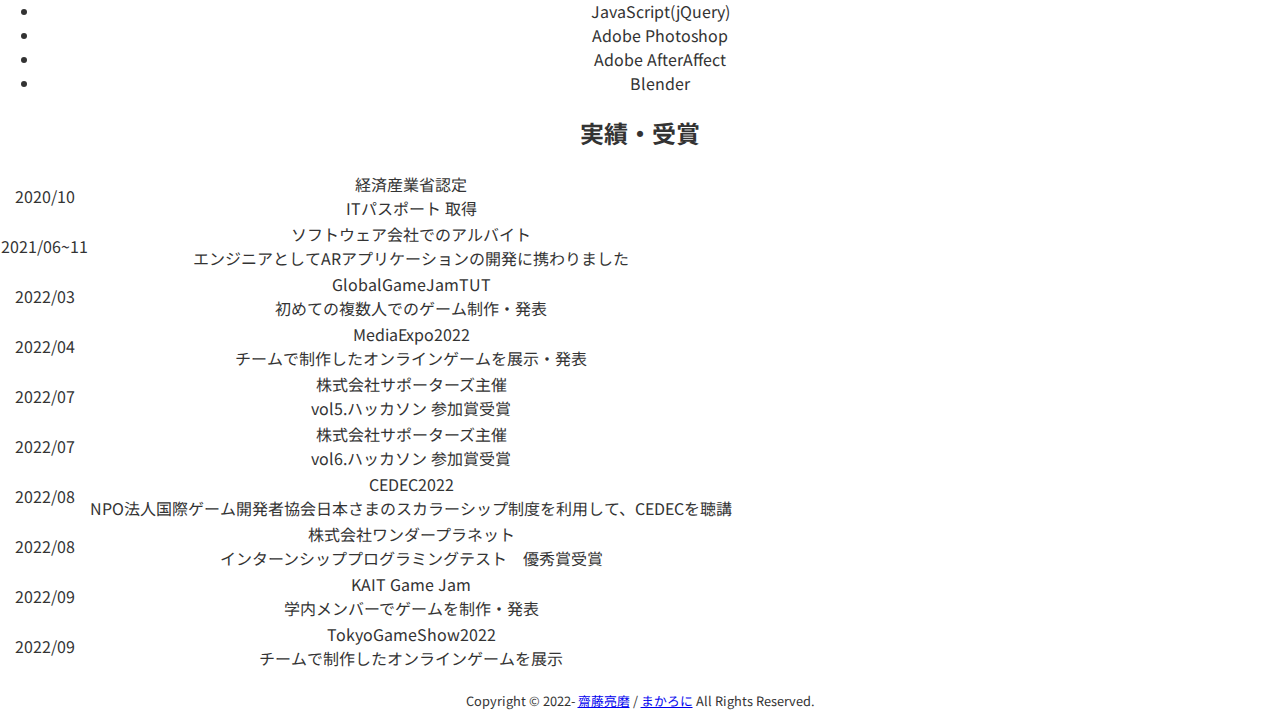
==== commit e7085cc4: "add nav" ====
--- a/portfolio/index.html
+++ b/portfolio/index.html
@@ -6,6 +6,7 @@
     <meta name="viewport" content="width=device-width, initial-scale=1.0,user-scalable=yes">
     <title>齋藤亮磨のポートフォリオ</title>
     <meta name="description" content="ポートフォリオ">
+    <meta name="robots" content="noindex,nofollow">
     <meta name="author" content="斎藤亮磨">
 
     <!--フォント-->
@@ -229,13 +230,25 @@
                 <tr>
                     <td class="achievements-date">2022/07</td>
                     <td>株式会社サポーターズ主催<br>
-                        vol6.ハッカソン 努力賞受賞</td>
+                        vol6.ハッカソン 参加賞受賞</td>
+                </tr>
+
+                <tr>
+                    <td class="achievements-date">2022/08</td>
+                    <td>CEDEC2022<br>
+                        NPO法人国際ゲーム開発者協会日本さまのスカラーシップ制度を利用して、CEDECを聴講</td>
+                </tr>
+
+                <tr>
+                    <td class="achievements-date">2022/08</td>
+                    <td>株式会社ワンダープラネット<br>
+                        インターンシッププログラミングテスト　優秀賞受賞</td>
                 </tr>
 
                 <tr>
                     <td class="achievements-date">2022/09</td>
-                    <td>経済産業省認定<br>
-                        基本情報技術者　取得</td>
+                    <td>KAIT Game Jam<br>
+                        学内メンバーでゲームを制作・発表</td>
                 </tr>
 
                 <tr>
@@ -243,17 +256,11 @@
                     <td>TokyoGameShow2022<br>
                         チームで制作したオンラインゲームを展示</td>
                 </tr>
-
-                <tr>
-                    <td class="achievements-date">2022/10</td>
-                    <td>経済産業省認定<br>
-                        応用情報技術者 取得</td>
-                </tr>
                 </tbody></table>
         </div>
     </main>
     <footer>
-        <p>Copyright © 2022- <a href="https://twitter.com/KanagawaRyoma">齋藤亮磨</a> / <a href="https://twitter.com/SAito3018">まかろに</a> All Rights Reserved.</p>
+        <p><small>Copyright © 2022- <a href="https://twitter.com/KanagawaRyoma">齋藤亮磨</a> / <a href="https://twitter.com/SAito3018">まかろに</a> All Rights Reserved.</small></p>
     </footer>
 </div>
 <script src="../js/index.js"></script>
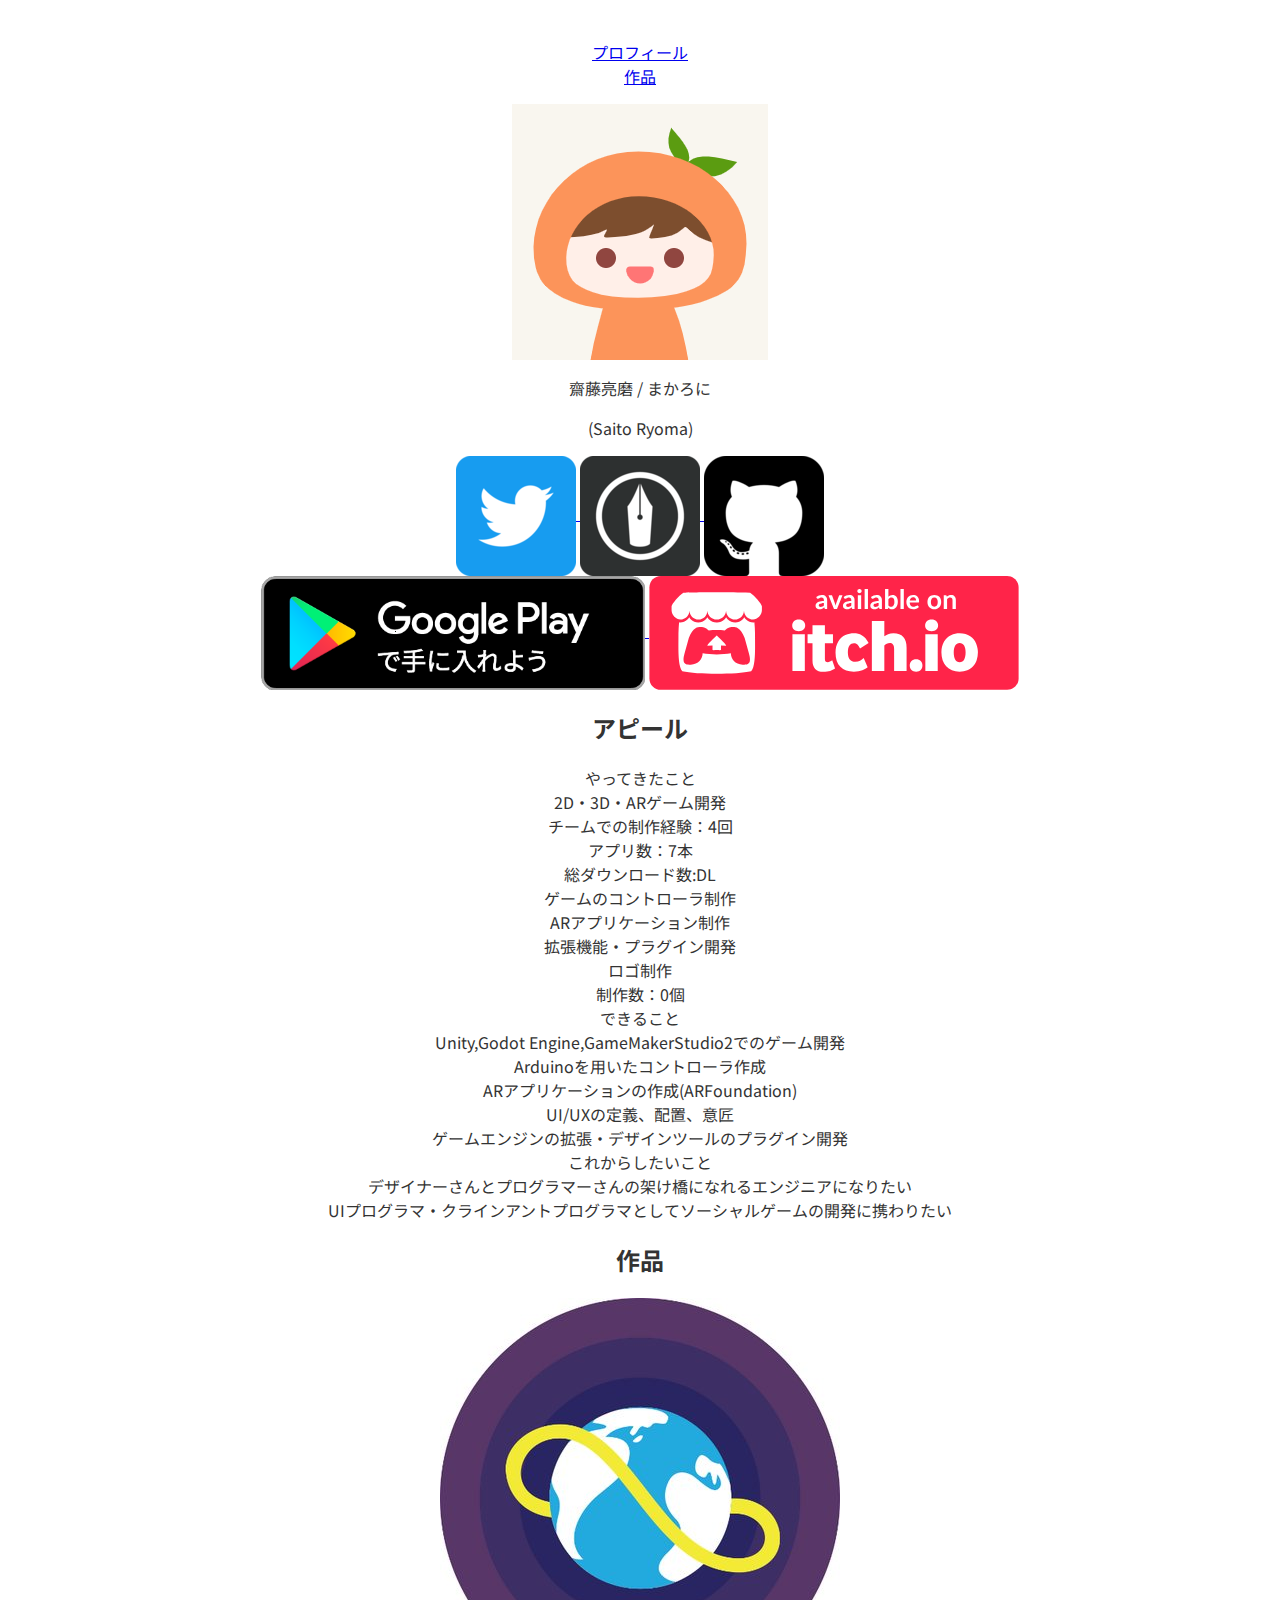
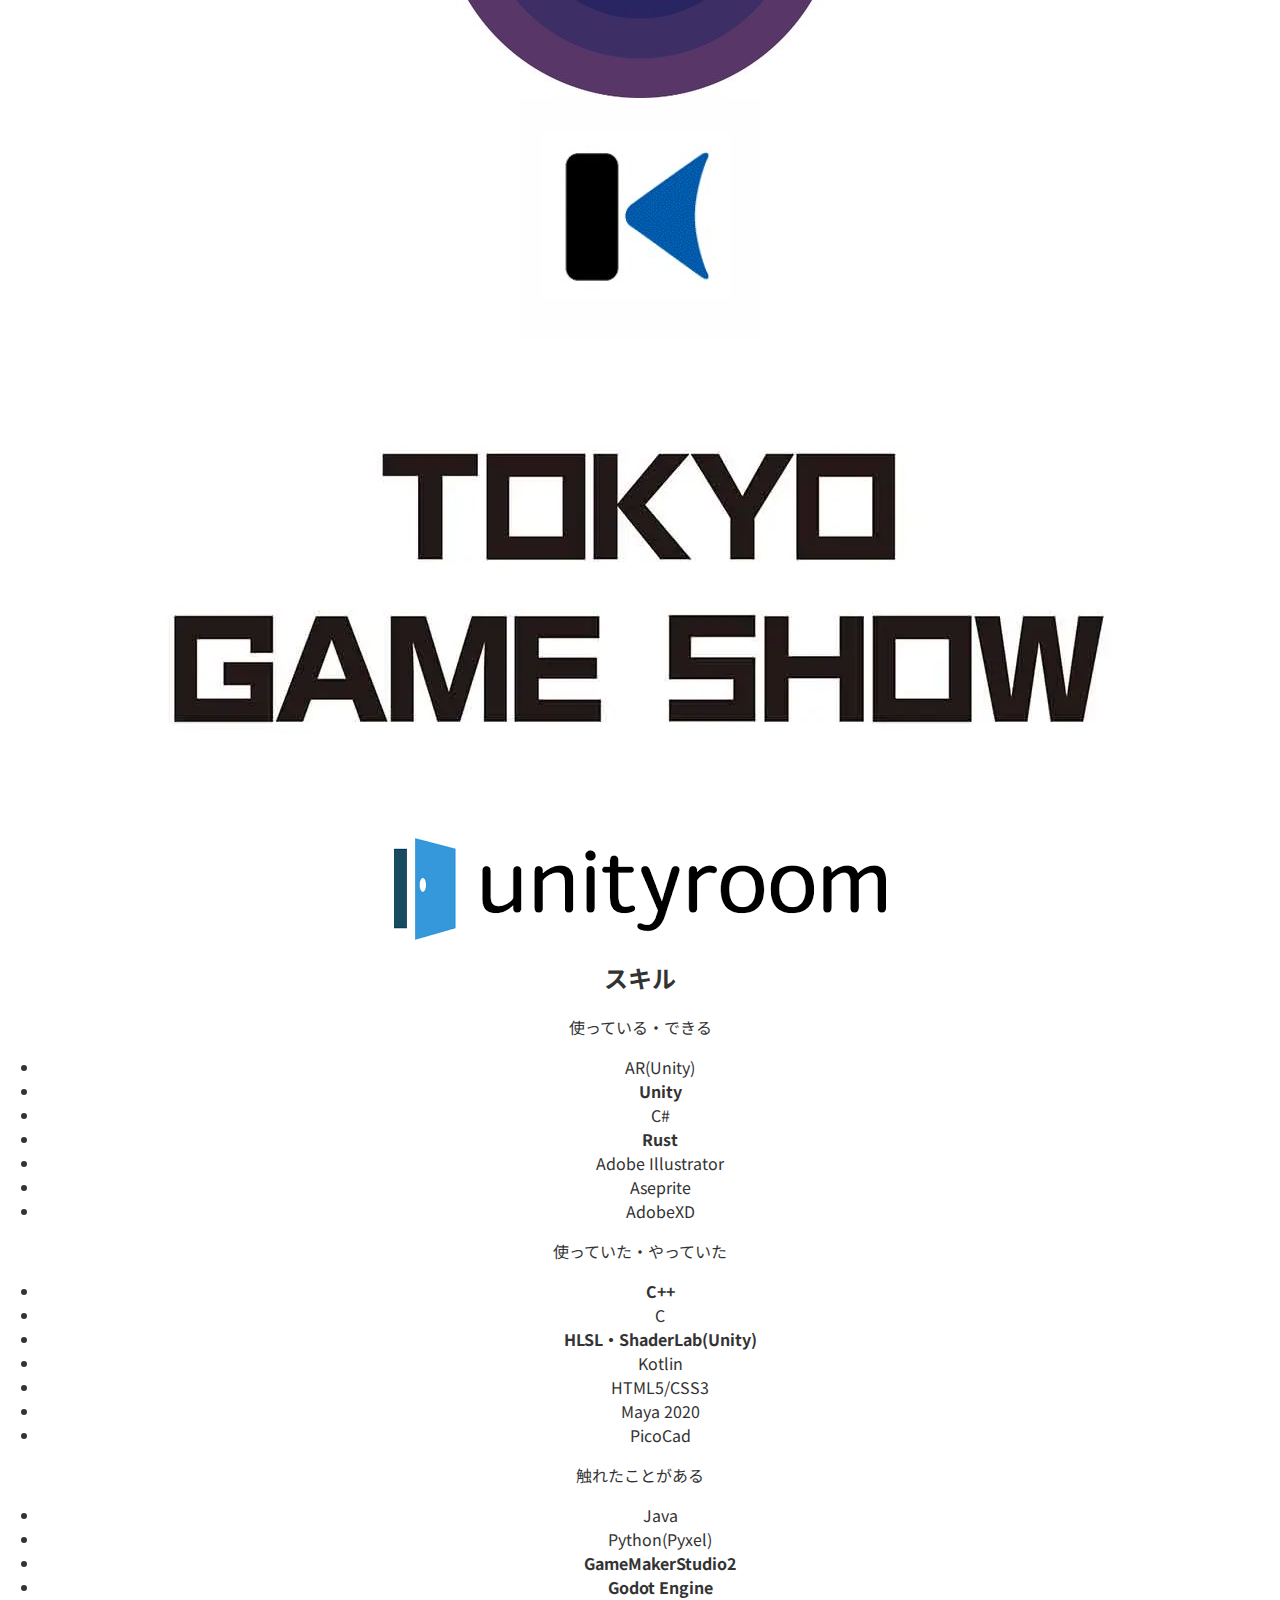
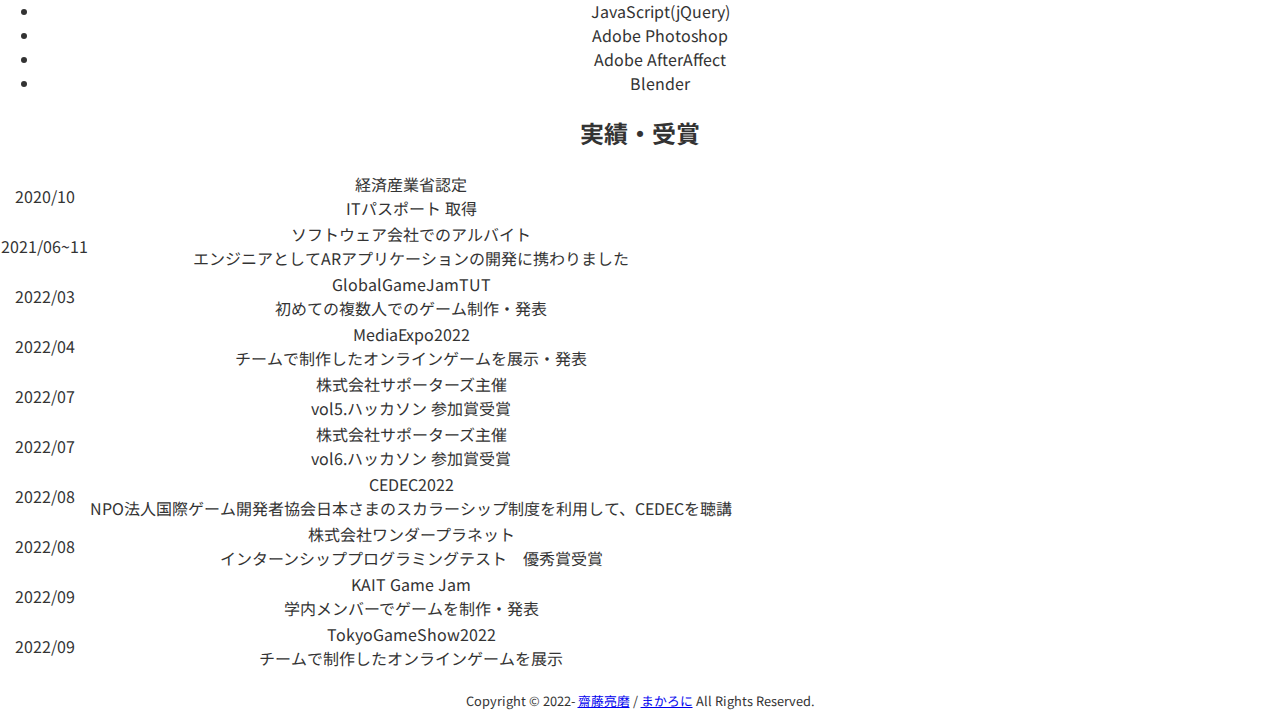
==== commit e46846e0: "add nav" ====
--- a/portfolio/index.html
+++ b/portfolio/index.html
@@ -78,11 +78,11 @@
                         <div class="explain-pr">
                             2D・3D・ARゲーム開発
                             <br>
-                            チームでの制作経験：2回
+                            チームでの制作経験：4回
                             <br>
                             アプリ数：7本
                             <br>
-                            総ダウンロード数:5000DL
+                            総ダウンロード数:DL
                             <br>
                             ゲームのコントローラ制作
                             <br>
@@ -92,7 +92,7 @@
                             <br>
                             ロゴ制作
                             <br>
-                            制作数：210個
+                            制作数：0個
                         </div>
                     </div>
                     <div class="pr">
@@ -111,7 +111,7 @@
                     <div class="pr">
                         <div class="label-pr">これからしたいこと</div>
                         <div class="explain-pr">
-                            デザイナーさんの事を配慮できるエンジニアになりたい
+                            デザイナーさんとプログラマーさんの架け橋になれるエンジニアになりたい
                             <br>
                             UIプログラマ・クラインアントプログラマとしてソーシャルゲームの開発に携わりたい
                         </div>
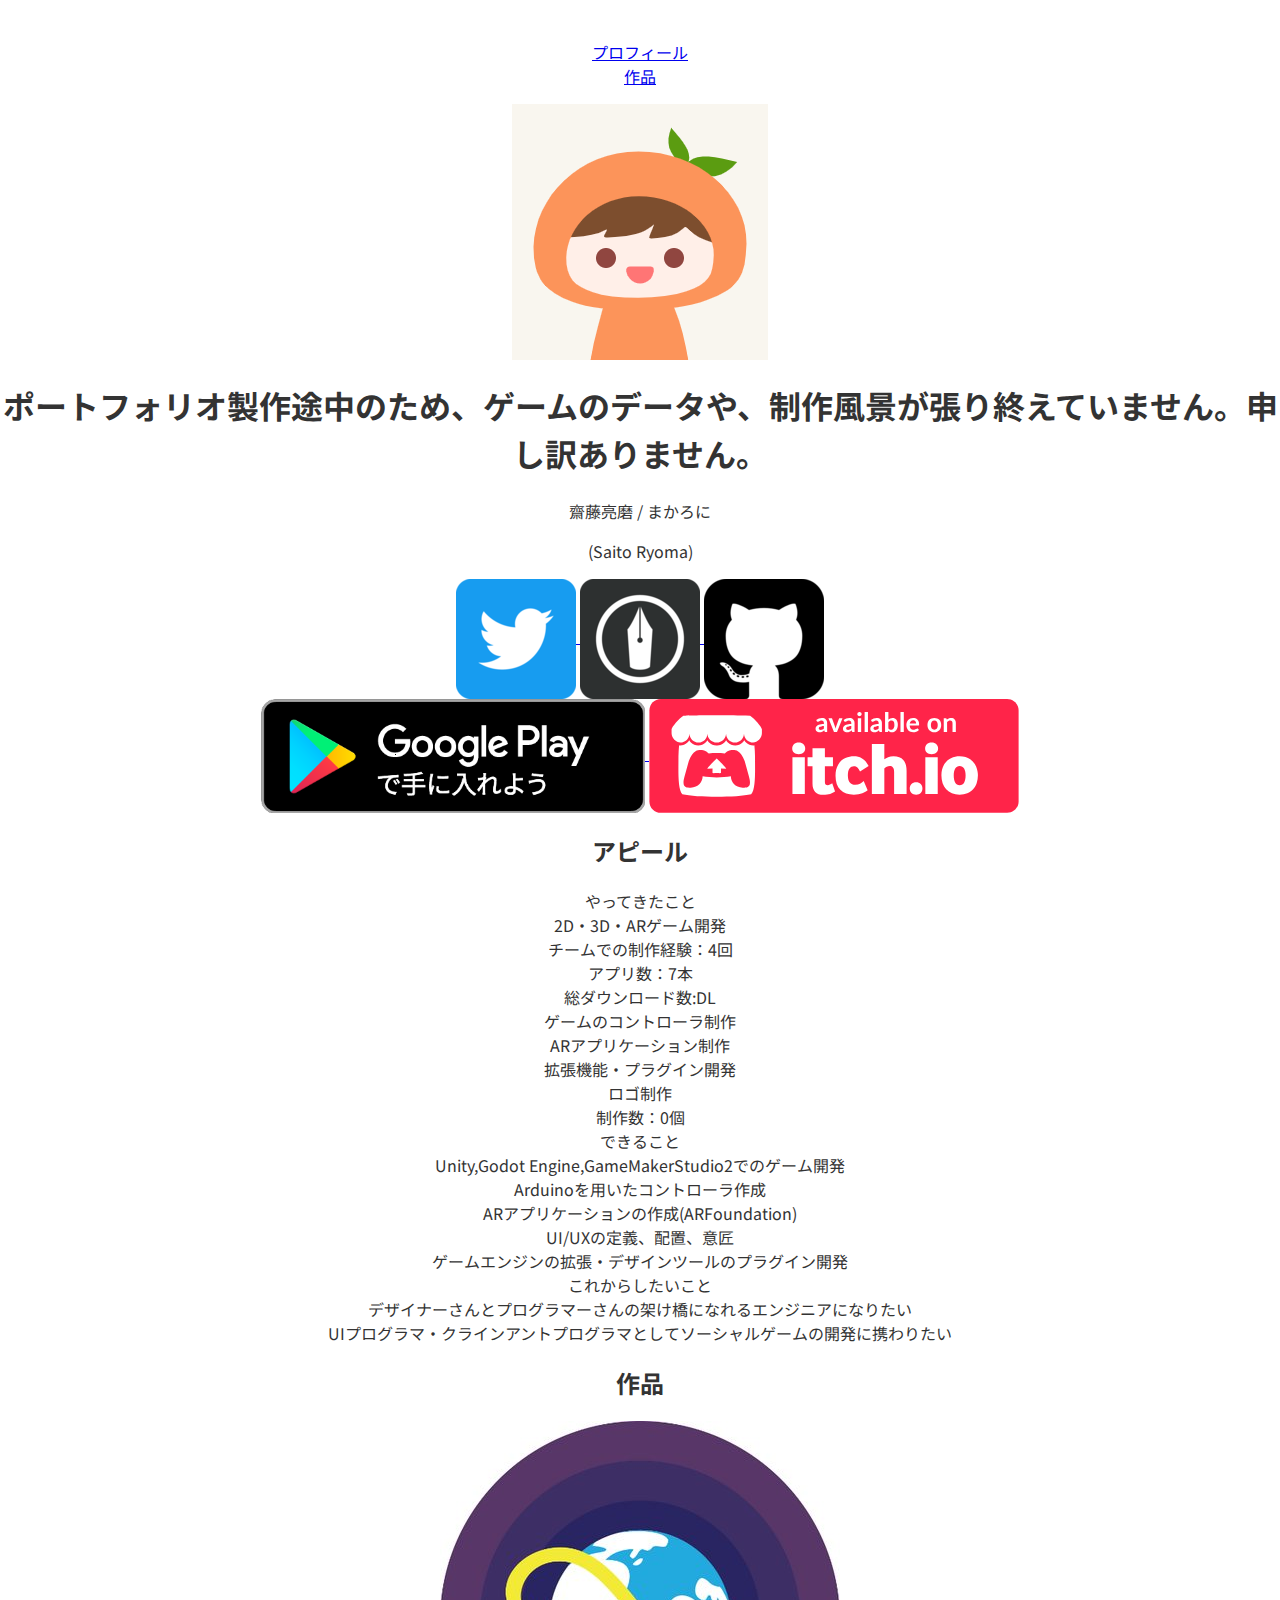
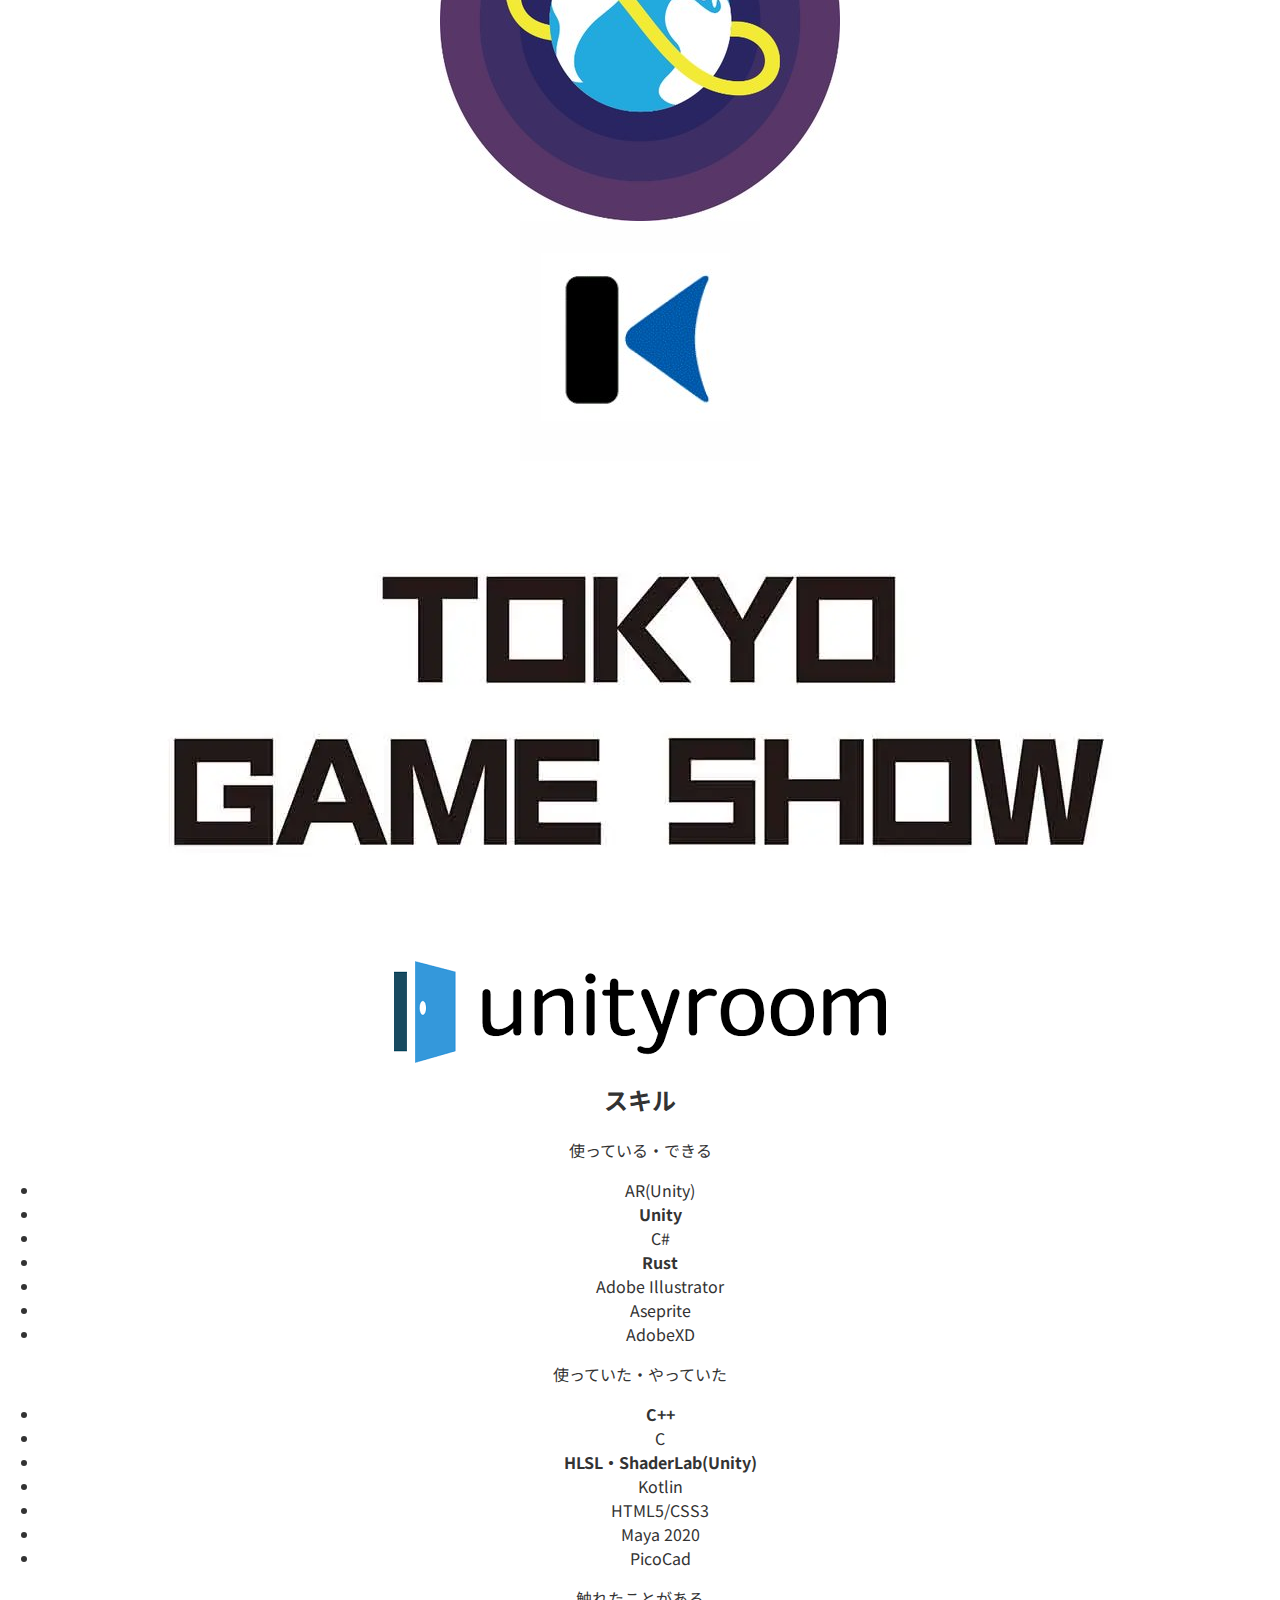
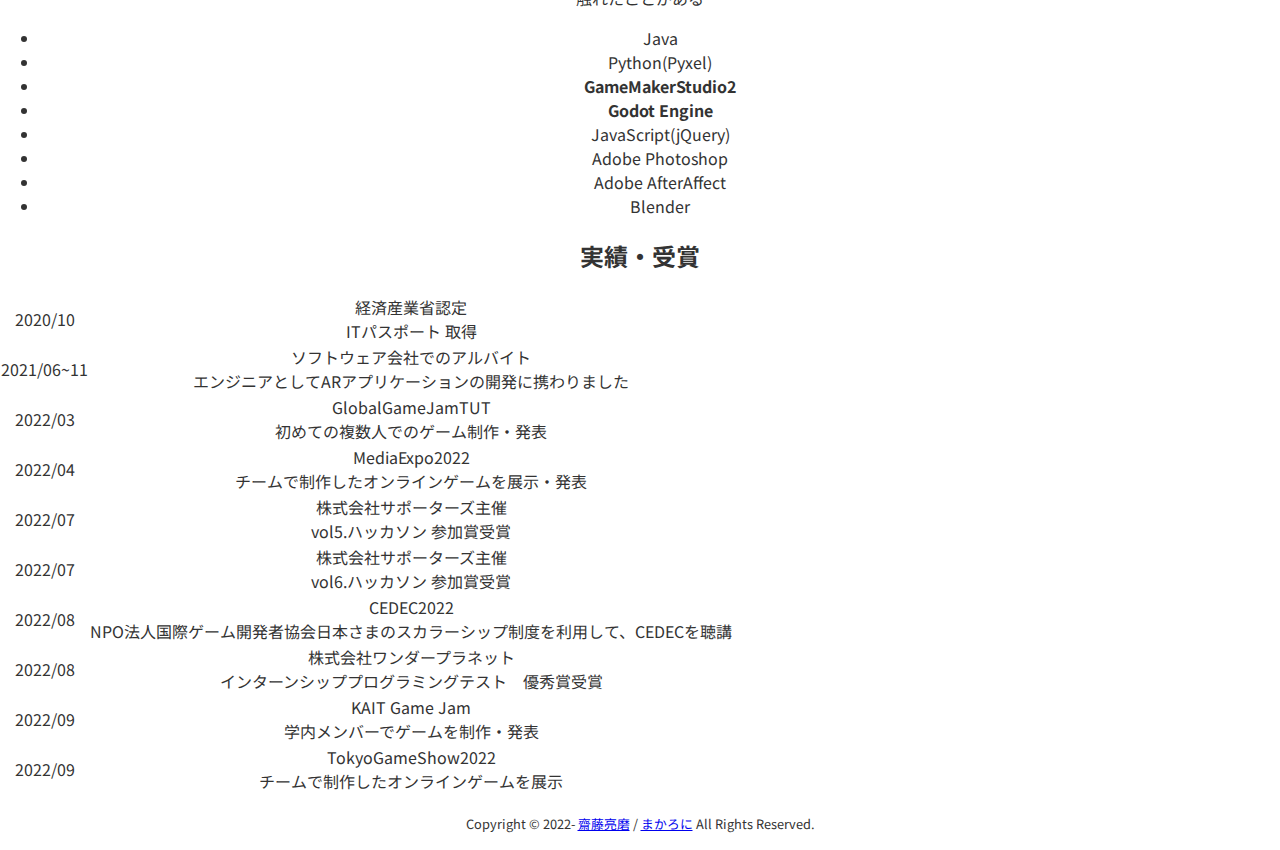
==== commit c0d4da3f: "add nav" ====
--- a/portfolio/index.html
+++ b/portfolio/index.html
@@ -43,6 +43,7 @@
         <div class="toppage-about">
             <img src="../img/icon/saito.png" class="profile-image">
 
+            <h1>ポートフォリオ製作途中のため、ゲームのデータや、制作風景が張り終えていません。申し訳ありません。</h1>
             <div class="profile-name">
                 <p>齋藤亮磨 / まかろに</p>
                 <p>(Saito Ryoma)</p>
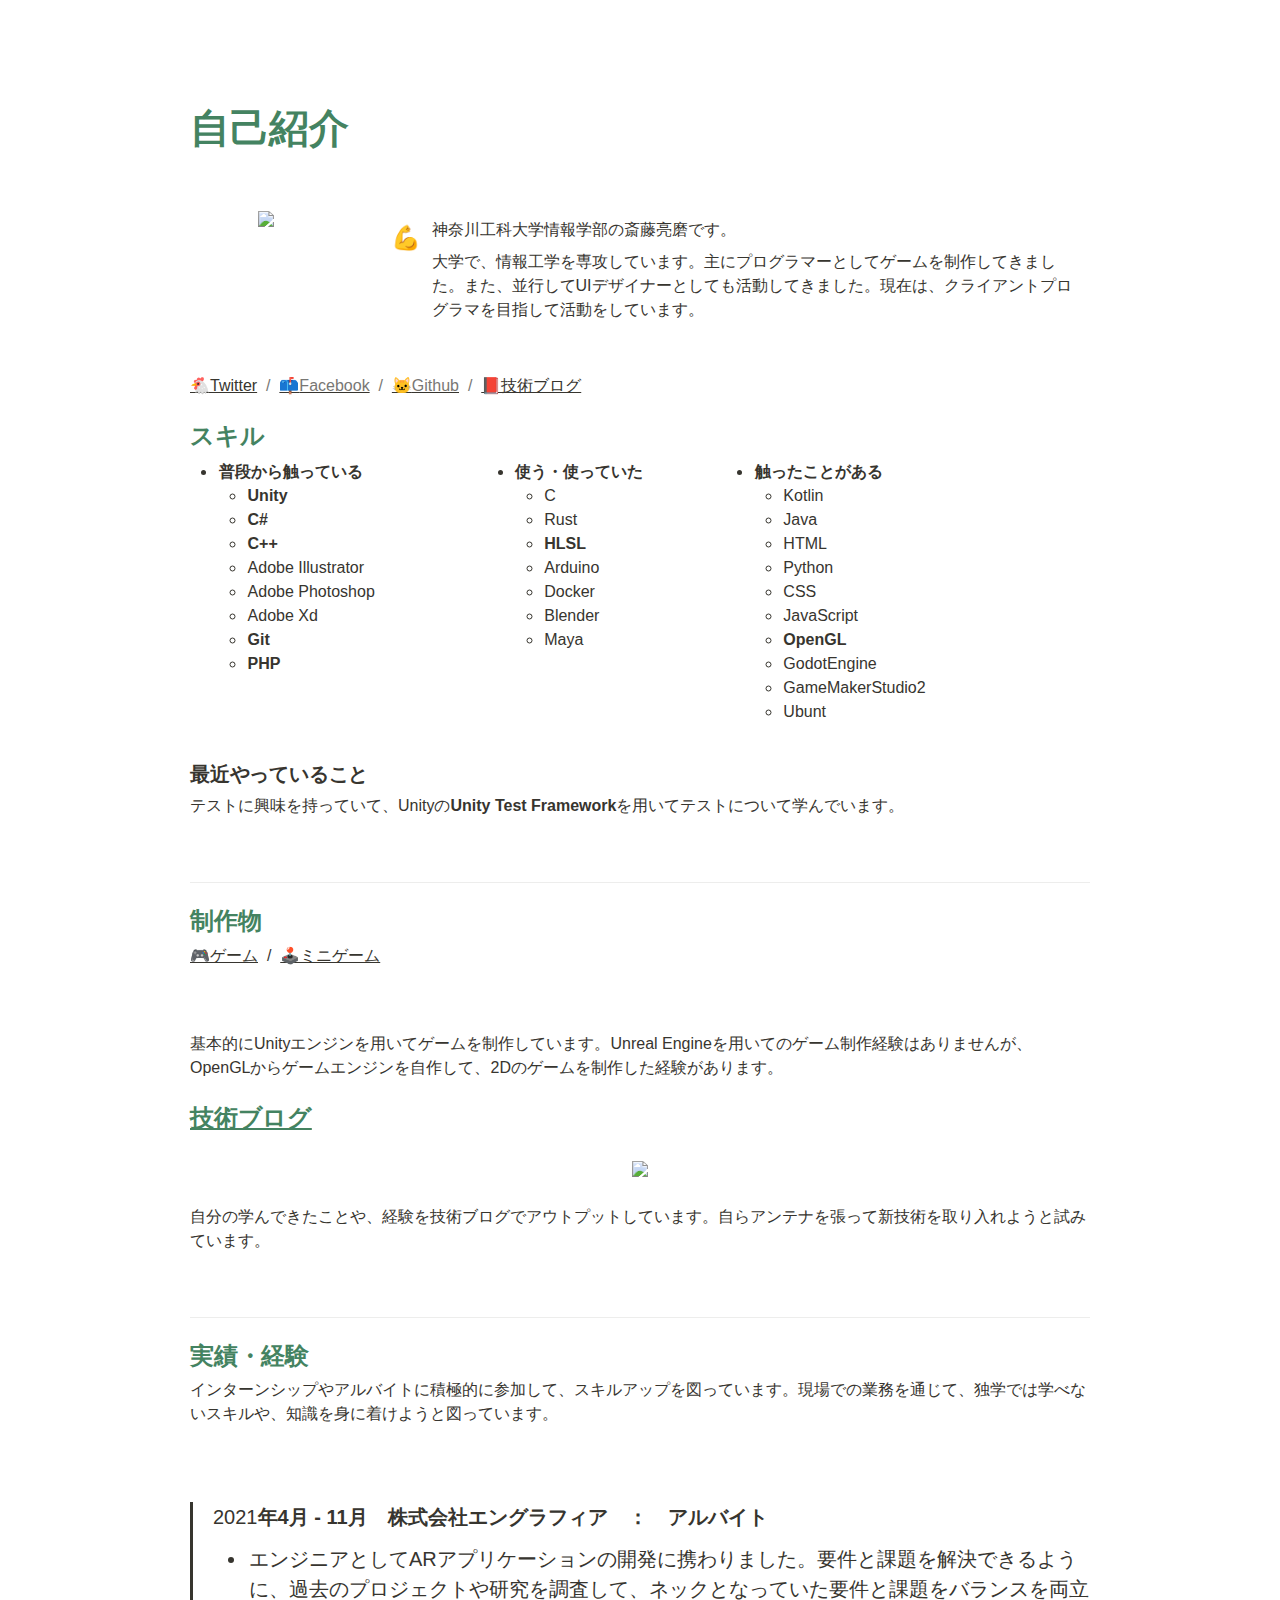
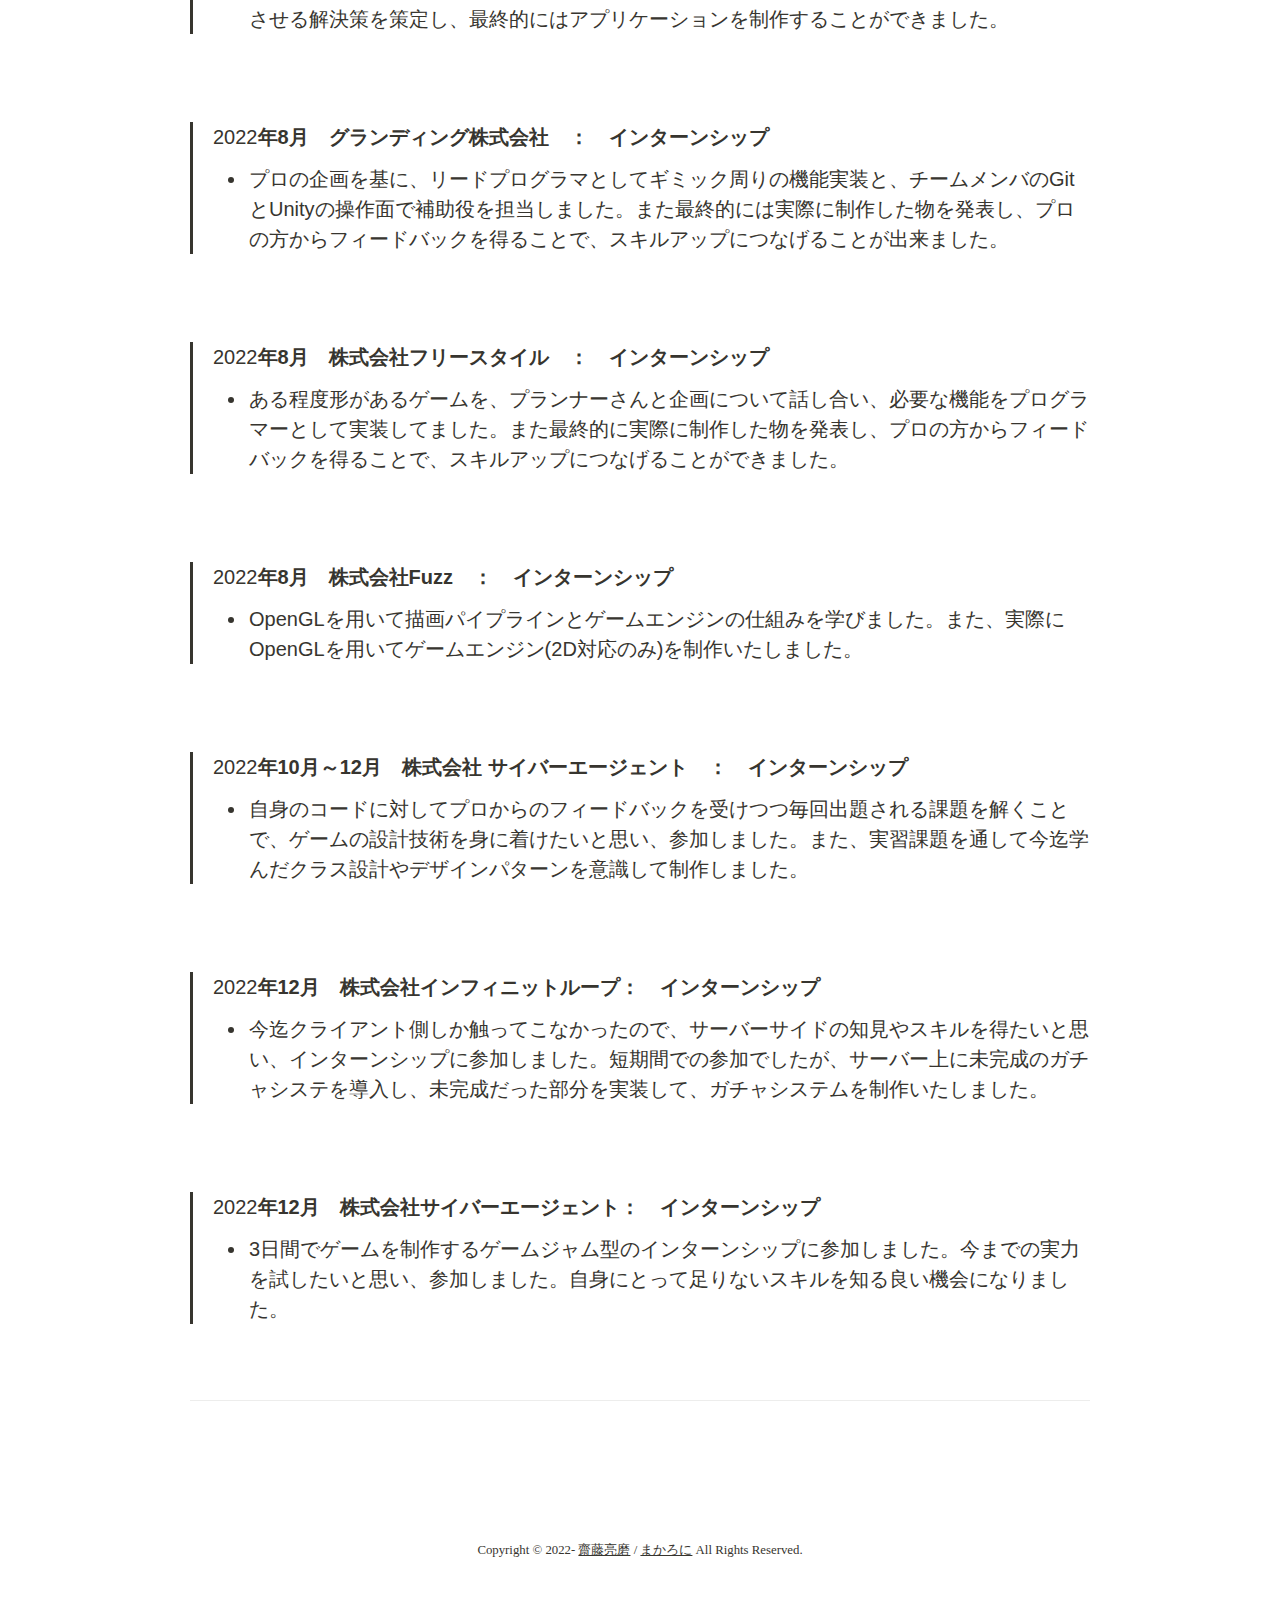
==== commit df3b4d0b: "feat：Notionで作ったポートフォリオを追加" ====
--- a/portfolio/index.html
+++ b/portfolio/index.html
@@ -1,8 +1,7 @@
 <!DOCTYPE html>
 <html lang="ja">
 <head>
-    <meta charset="UTF-8">
-    <!--<meta http-equiv="x-ua-compatible" content="IE=edge”">-->
+    <meta http-equiv="Content-Type" content="text/html; charset=utf-8"/>
     <meta name="viewport" content="width=device-width, initial-scale=1.0,user-scalable=yes">
     <title>齋藤亮磨のポートフォリオ</title>
     <meta name="description" content="ポートフォリオ">
@@ -20,250 +19,29 @@
     <link rel="icon" type="image/png" href="../img/favicon/android-chrome-192x192.png" sizes="192x192">
 
     <link rel="stylesheet" href="../css/sanitize.css">
-    <link rel="stylesheet"  href="../css/style.css">
-</head>
+    <link rel="stylesheet" href="../css/portfolio.css">
+    </head>
 <body>
-
-<div class="wrapper">
-    <header>
-        <!--ロゴ...-->
-        <a href="index.html"><img src="" alt=""></a>
-        <!--workから作品のページに飛べるのでいらないかもしれない...-->
-        <nav>
-            <ul>
-                <!--プロフィールと自己PR、スキル-->
-                <li><a href="index.html">プロフィール</a></li>
-                <!--ここからゲームとデザインの作品を閲覧できるように...-->
-                <li><a href="../portfolio/works.html">作品</a></li>
-            </ul>
-        </nav>
-    </header>
-    <main>
-        <!--プロフィール-->
-        <div class="toppage-about">
-            <img src="../img/icon/saito.png" class="profile-image">
-
-            <h1>ポートフォリオ製作途中のため、ゲームのデータや、制作風景が張り終えていません。申し訳ありません。</h1>
-            <div class="profile-name">
-                <p>齋藤亮磨 / まかろに</p>
-                <p>(Saito Ryoma)</p>
-            </div>
-
-            <div class="sns-link">
-                <a href="https://twitter.com/KanagawaRyoma" target="_blank">
-                    <img alt="Twitter" src="../img/icon/Twitter%20social%20icons%20-%20rounded%20square%20-%20blue.png">
-                </a>
-                <a href="https://makaroni3018.hatenablog.com/" target="_blank">
-                    <img alt="Hatena Blog" src="../img/icon/hatenablog.png">
-                </a>
-                <a href="https://github.com/saitocastel1900" target="_blank">
-                    <img alt="GitHub" src="../img/icon/github.png">
-                </a>
-
-            </div>
-
-            <div class="appstore-link">
-                <a href='https://play.google.com/store/apps/dev?id=6911047286422095513&pcampaignid=pcampaignidMKT-Other-global-all-co-prtnr-py-PartBadge-Mar2515-1' target="_blank">
-                    <img alt='Google Play で手に入れよう' src="../img/icon/googlestore.png"/>
-                </a>
-                <a href="https://saitocastel1900.itch.io/" target="_blank">
-                    <img alt='itchi.io' src="../img/icon/itchi-io.svg"/>
-                </a>
-            </div>
-
-            <div class="content-pr">
-                <h2 class="">アピール</h2>
-                <div class="flex-pr">
-                    <div class="pr">
-                        <div class="label-pr">やってきたこと</div>
-                        <div class="explain-pr">
-                            2D・3D・ARゲーム開発
-                            <br>
-                            チームでの制作経験：4回
-                            <br>
-                            アプリ数：7本
-                            <br>
-                            総ダウンロード数:DL
-                            <br>
-                            ゲームのコントローラ制作
-                            <br>
-                            ARアプリケーション制作
-                            <br>
-                            拡張機能・プラグイン開発
-                            <br>
-                            ロゴ制作
-                            <br>
-                            制作数：0個
-                        </div>
-                    </div>
-                    <div class="pr">
-                        <div class="label-pr">できること</div>
-                        Unity,Godot Engine,GameMakerStudio2でのゲーム開発
-                        <br>
-                        Arduinoを用いたコントローラ作成
-                        <br>
-                        ARアプリケーションの作成(ARFoundation)
-                        <br>
-                        UI/UXの定義、配置、意匠
-                        <br>
-                        ゲームエンジンの拡張・デザインツールのプラグイン開発
-                        <div class="explain-pr"></div>
-                    </div>
-                    <div class="pr">
-                        <div class="label-pr">これからしたいこと</div>
-                        <div class="explain-pr">
-                            デザイナーさんとプログラマーさんの架け橋になれるエンジニアになりたい
-                            <br>
-                            UIプログラマ・クラインアントプログラマとしてソーシャルゲームの開発に携わりたい
-                        </div>
-                    </div>
-                </div>
-            </div>
-        </div>
-        <!--作品-->
-        <div class="content-work">
-            <h2 class="">作品</h2>
-            <div class="flex-work">
-
-                <div class="content">
-                    <a href="" target="_blank">
-                        <img src="../img/cover_works/WZ3-alG6_400x400.jpg" alt="GlobalGameJam2022" class="cover-image">
-                    </a>
-                </div>
-                <div class="content">
-                    <a href="http://www.media.kanagawa-it.ac.jp/archive/2012/qingbaomediaxuekexueshengchengguofabiaohui%E3%80%8Cmediaexpo2012%E3%80%8D" target="_blank">
-                        <img src="../img/cover_works/WAxepNPt_400x400.jpg" alt="MediaExpo2022" class="cover-image">
-                    </a>
-                </div>
-                <div class="content">
-                    <a href="https://tgs.nikkeibp.co.jp/tgs/2022/jp/index.html" target="_blank">
-                        <img src="../img/cover_works/gm02.webp" alt="TokyoGameShow2022" class="cover-image">
-                    </a>
-                </div>
-                <div class="content">
-                    <a href="https://kaitgamedev.play-app-lab.com/%e5%ad%a6%e7%94%9f%e4%bd%9c%e5%93%81%e7%b4%b9%e4%bb%8b/" target="_blank">
-                        <img src="../img/cover_works/ダウンロード.png" alt="" class="cover-image">
-                    </a>
-                </div>
-
-
-            </div>
-
-        </div>
-        <!--スキル-->
-        <div class="content-skill">
-            <h2 class="">スキル</h2>
-            <div class="table-skills">
-                <div class="table-card">
-                    <div class="list-label">使っている・できる</div>
-                    <ul class="list-content">
-                        <li>AR(Unity)</li>
-                        <li><strong>Unity</strong></li>
-                        <li>C#</li>
-                        <li><strong>Rust</strong></li>
-                        <li>Adobe Illustrator</li>
-                        <li>Aseprite</li>
-                        <li>AdobeXD</li>
-                    </ul>
-                </div>
-                <div class="table-card">
-                    <div class="list-label">使っていた・やっていた</div>
-                    <ul class="list-content">
-                        <li><strong>C++</strong></li>
-                        <li>C</li>
-                        <li><strong>HLSL・ShaderLab(Unity)</strong></li>
-                        <li>Kotlin</li>
-                        <li>HTML5/CSS3</li>
-                        <li>Maya 2020</li>
-                        <li>PicoCad</li>
-                    </ul>
-                </div>
-                <div class="table-card">
-                    <div class="list-label">触れたことがある</div>
-                    <ul class="list-content">
-                        <li>Java</li>
-                        <li>Python(Pyxel)</li>
-                        <li><strong>GameMakerStudio2</strong></li>
-                        <li><strong>Godot Engine</strong></li>
-                        <li>JavaScript(jQuery)</li>
-                        <li>Adobe Photoshop</li>
-                        <li>Adobe AfterAffect</li>
-                        <li>Blender</li>
-                    </ul>
-                </div>
-            </div>
-        </div>
-        <!--実績-->
-        <div class="content-achievement">
-            <h2 class="">実績・受賞</h2>
-            <table class="table-achievements">
-                <tbody>
-                <tr>
-                    <td class="achievements-date">2020/10</td>
-                    <td>経済産業省認定<br>
-                        ITパスポート 取得</td>
-                </tr>
-
-                <tr>
-                    <td class="achievements-date">2021/06~11</td>
-                    <td>ソフトウェア会社でのアルバイト<br>
-                        エンジニアとしてARアプリケーションの開発に携わりました</td>
-                </tr>
-
-                <tr>
-                    <td class="achievements-date">2022/03</td>
-                    <td>GlobalGameJamTUT<br>
-                        初めての複数人でのゲーム制作・発表</td>
-                </tr>
-
-                <tr>
-                    <td class="achievements-date">2022/04</td>
-                    <td>MediaExpo2022<br>
-                        チームで制作したオンラインゲームを展示・発表</td>
-                </tr>
-
-                <tr>
-                    <td class="achievements-date">2022/07</td>
-                    <td>株式会社サポーターズ主催<br>
-                        vol5.ハッカソン 参加賞受賞</td>
-                </tr>
-
-                <tr>
-                    <td class="achievements-date">2022/07</td>
-                    <td>株式会社サポーターズ主催<br>
-                        vol6.ハッカソン 参加賞受賞</td>
-                </tr>
-
-                <tr>
-                    <td class="achievements-date">2022/08</td>
-                    <td>CEDEC2022<br>
-                        NPO法人国際ゲーム開発者協会日本さまのスカラーシップ制度を利用して、CEDECを聴講</td>
-                </tr>
-
-                <tr>
-                    <td class="achievements-date">2022/08</td>
-                    <td>株式会社ワンダープラネット<br>
-                        インターンシッププログラミングテスト　優秀賞受賞</td>
-                </tr>
-
-                <tr>
-                    <td class="achievements-date">2022/09</td>
-                    <td>KAIT Game Jam<br>
-                        学内メンバーでゲームを制作・発表</td>
-                </tr>
-
-                <tr>
-                    <td class="achievements-date">2022/09</td>
-                    <td>TokyoGameShow2022<br>
-                        チームで制作したオンラインゲームを展示</td>
-                </tr>
-                </tbody></table>
-        </div>
-    </main>
-    <footer>
-        <p><small>Copyright © 2022- <a href="https://twitter.com/KanagawaRyoma">齋藤亮磨</a> / <a href="https://twitter.com/SAito3018">まかろに</a> All Rights Reserved.</small></p>
-    </footer>
-</div>
+<article id="c13e78d2-48ca-434e-b2e0-cb0ea18a2e41" class="page sans">
+    <header><h1 class="page-title"><mark class="highlight-teal">自己紹介</mark></h1></header><div class="page-body"><div id="c3b672aa-4723-44b3-a42e-6882152e8bf4" class="column-list"><div id="5aa70a4d-6fd1-42d4-adb7-8511c0dda4ef" style="width:18.75%" class="column"><figure id="a10b2142-5ca0-44ac-a344-6876abd6f1ff" class="image"><a href="../img/Profile.jpg"><img style="width:240px" src="../img/Profile.jpg"/></a></figure></div><div id="e9ba41b8-799a-45fc-9362-1b83f368dbce" style="width:81.25000000000003%" class="column"><figure class="callout" style="white-space:pre-wrap;display:flex" id="b39be676-e6b2-4ba9-a968-68b9ae9a8bde"><div style="font-size:1.5em"><span class="icon">💪</span></div><div style="width:100%">神奈川工科大学情報学部の斎藤亮磨です。<p id="6cb2dc3c-3672-4b27-89e4-349f0c5e46ce" class="">大学で、情報工学を専攻しています。主にプログラマーとしてゲームを制作してきました。また、並行してUIデザイナーとしても活動してきました。現在は、クライアントプログラマを目指して活動をしています。</p></div></figure></div></div><p id="c9208131-ad40-4605-ab33-cc0337079de5" class=""><a href="https://twitter.com/makaroni_eat">🐔Twitter</a><mark class="highlight-gray">  /  </mark><a href="https://www.facebook.com/profile.php?id=100023591432978">📫</a><a href="https://www.facebook.com/profile.php?id=100023591432978"><mark class="highlight-gray">Facebook</mark></a><mark class="highlight-gray">  /  </mark><a href="https://github.com/saitocastel1900">🐱</a><a href="https://github.com/saitocastel1900"><mark class="highlight-gray">Github</mark></a><mark class="highlight-gray">  /  </mark><a href="https://makaroni3018.hatenablog.com/">📕技術ブログ</a> </p><h2 id="ee998d69-56dd-4f54-8d11-733b4fff775c" class=""><mark class="highlight-teal">スキル</mark></h2><div id="b41bb9c5-6a72-4274-b0a1-414af3c1c7ad" class="column-list"><div id="19cef818-1c09-4308-afdb-af7d6231fe55" style="width:53.125%" class="column"><ul id="212f8384-bc58-4ab2-888a-7c42d211944a" class="bulleted-list"><li style="list-style-type:disc"><strong><strong>普段から触っている</strong></strong><ul id="4eff9f88-750c-439b-93e6-eb172db0e4b6" class="bulleted-list"><li style="list-style-type:circle"><strong>Unity</strong></li></ul><ul id="39156d08-dd1f-41d6-9d49-a6bbc48d8ef4" class="bulleted-list"><li style="list-style-type:circle"><strong>C#</strong></li></ul><ul id="241d38cd-c724-4fce-9275-f23fef9ba83d" class="bulleted-list"><li style="list-style-type:circle"><strong>C++</strong></li></ul><ul id="9db89216-d44b-4887-a3e2-879bc36a1e74" class="bulleted-list"><li style="list-style-type:circle">Adobe Illustrator</li></ul><ul id="d2837e2c-cf42-4530-9fd4-76a6c02e1b65" class="bulleted-list"><li style="list-style-type:circle">Adobe Photoshop</li></ul><ul id="fcf13d97-05bc-459b-8358-7ef71dc5c281" class="bulleted-list"><li style="list-style-type:circle">Adobe Xd</li></ul><ul id="657944a0-03ba-4846-bee0-b3ea5de33e51" class="bulleted-list"><li style="list-style-type:circle"><strong>Git</strong></li></ul><ul id="cbd0052c-c0d4-470e-b067-39b01eb35f08" class="bulleted-list"><li style="list-style-type:circle"><strong>PHP</strong></li></ul><p id="61ccb0b4-87b1-47d5-8a15-0c0118aa2120" class="">
+    </p></li></ul></div><div id="c534fd72-6c9c-4e3c-8362-94742411c47c" style="width:43.75000000000001%" class="column"><ul id="b69dc6f6-c7ab-4e44-a055-095f8f9aac69" class="bulleted-list"><li style="list-style-type:disc"><strong><strong>使う・使っていた</strong></strong><ul id="289e65f3-03f8-4106-8d6e-33c7a2e364f6" class="bulleted-list"><li style="list-style-type:circle">C</li></ul><ul id="0371b204-9782-4ac0-bd7d-712252f66b71" class="bulleted-list"><li style="list-style-type:circle">Rust</li></ul><ul id="a72f8765-0f4a-411f-a56c-b87391b3b003" class="bulleted-list"><li style="list-style-type:circle"><strong>HLSL</strong></li></ul><ul id="9ad0e58c-dc3b-4ca2-9099-d3f6e707df89" class="bulleted-list"><li style="list-style-type:circle">Arduino</li></ul><ul id="27a4e3e6-a352-48e5-8ff5-02cec1612798" class="bulleted-list"><li style="list-style-type:circle">Docker</li></ul><ul id="55b174da-f454-4480-8e7f-ed8cb1aad688" class="bulleted-list"><li style="list-style-type:circle">Blender</li></ul><ul id="cd0f91b6-5dfb-4af9-ac7f-0f3bdda3f143" class="bulleted-list"><li style="list-style-type:circle">Maya</li></ul><p id="213496d2-481a-41f6-b5c8-ff2f1a9bacff" class="">
+    </p></li></ul></div><div id="ed2fb609-72c7-4515-85df-283278f8fa0e" style="width:65.625%" class="column"><ul id="34345434-0418-47f3-9b3f-1523243a9123" class="bulleted-list"><li style="list-style-type:disc"><strong><strong>触ったことがある</strong></strong><ul id="cf5015ae-a07e-44ac-8506-651fc509c6e0" class="bulleted-list"><li style="list-style-type:circle">Kotlin</li></ul><ul id="93c39c23-3a78-48db-b1e9-f8d6f1896b21" class="bulleted-list"><li style="list-style-type:circle">Java</li></ul><ul id="7e586d17-beb4-4788-a906-e59160a3edfb" class="bulleted-list"><li style="list-style-type:circle">HTML</li></ul><ul id="072cd9c0-8ea8-48b6-8396-af7a6b4ed149" class="bulleted-list"><li style="list-style-type:circle">Python</li></ul><ul id="d3b2c554-29b6-4ba4-8023-1af8b1547e98" class="bulleted-list"><li style="list-style-type:circle">CSS</li></ul><ul id="a9da1252-4612-4bcb-b47a-987ee4fd2aed" class="bulleted-list"><li style="list-style-type:circle">JavaScript</li></ul><ul id="94bab634-e43f-4978-abd8-c463a222aac8" class="bulleted-list"><li style="list-style-type:circle"><strong>OpenGL</strong></li></ul><ul id="4d54013a-8c04-48c0-bdda-02b474960c88" class="bulleted-list"><li style="list-style-type:circle">GodotEngine</li></ul><ul id="d15fa392-e758-4135-8e93-b39a6ddaf34f" class="bulleted-list"><li style="list-style-type:circle">GameMakerStudio2</li></ul><ul id="c35ffb1d-9d34-4b40-8abc-a54e385e9870" class="bulleted-list"><li style="list-style-type:circle">Ubunt</li></ul></li></ul></div><div id="e4dac276-1646-4c76-874e-80fd18133354" style="width:4.166666666666686%" class="column"><p id="9d564363-f412-4cc0-b16c-72fc68bff934" class="">
+    </p></div></div><h3 id="0f004968-0536-453f-aee6-53a200a9633b" class="">最近やっていること</h3><p id="9f96af25-9cc3-42c9-b854-3c2be6be0ced" class="">テストに興味を持っていて、Unityの<strong><strong>Unity Test Framework</strong></strong>を用いてテストについて学んでいます。</p><p id="f5e1a40a-9c04-4905-87b1-467cd610a7fc" class="">
+    </p><hr id="3b8c65c4-250d-4588-8f18-e2072c48ef2c"/><h2 id="408224e0-d5e3-4c2d-a2dc-5e7c86fe1eba" class=""><mark class="highlight-teal">制作物</mark></h2><p id="48a1be35-72de-4b11-9049-821612862074" class=""><a href="https://www.notion.so/8b00537db18340c8872e444fce78caf0">🎮ゲーム</a>  /  <a href="https://www.notion.so/bec6302e4ae54587ad1b412e1fbc4250">🕹️ミニゲーム</a></p><p id="17c7cfcf-d721-4b87-aec7-68083f98c825" class="">
+    </p><p id="e93ae162-249a-49b3-b05d-55b3255b4b7a" class="">基本的にUnityエンジンを用いてゲームを制作しています。Unreal Engineを用いてのゲーム制作経験はありませんが、OpenGLからゲームエンジンを自作して、2Dのゲームを制作した経験があります。</p><h2 id="0daaf88d-127e-434b-bcb8-83932ae142c4" class=""><mark class="highlight-teal"><a href="https://makaroni3018.hatenablog.com/">技術ブログ</a></mark></h2><figure id="1a5253d9-6e97-4bd6-bc81-2dc5cb35b70d" class="image"><a href="../img/Article1.png"><img style="width:1915px" src="../img/Article1.png"/></a></figure><p id="bb91d2b3-0f18-4910-8def-1633e8793604" class="">自分の学んできたことや、経験を技術ブログでアウトプットしています。自らアンテナを張って新技術を取り入れようと試みています。</p><p id="46f48000-39a9-49ae-b0ca-599bc68090e1" class="">
+    </p><hr id="eb1975c3-0520-489b-8998-52924a6ff893"/><h2 id="9b7a7091-04e4-4f7d-a6df-170ffcb6cd39" class=""><mark class="highlight-teal">実績・経験</mark></h2><p id="da72e99a-8c6b-4d35-8a89-b68ff130c3a6" class="">インターンシップやアルバイトに積極的に参加して、スキルアップを図っています。現場での業務を通じて、独学では学べないスキルや、知識を身に着けようと図っています。</p><p id="358070d3-ec1d-45ee-aa8a-86d2bd8c0af6" class="">
+    </p><blockquote id="7d1d9d60-a81a-4599-8357-6eda82a4bd5b" class="">2021<strong><strong>年4月 - 11月　株式会社エングラフィア　：　アルバイト</strong></strong><ul id="2a0706d4-857c-4b2f-8b3e-41e234af52f7" class="bulleted-list"><li style="list-style-type:disc">エンジニアとしてARアプリケーションの開発に携わりました。要件と課題を解決できるように、過去のプロジェクトや研究を調査して、ネックとなっていた要件と課題をバランスを両立させる解決策を策定し、最終的にはアプリケーションを制作することができました。</li></ul></blockquote><p id="84bc2cbc-25a7-45cb-a92b-327085f59a64" class="">
+    </p><blockquote id="72b703c0-0855-47f1-845f-e03291a48abb" class="">2022<strong><strong>年8月　グランディング株式会社　：　インターンシップ</strong></strong><ul id="50acd683-1897-4778-838a-ed27467e7ac3" class="bulleted-list"><li style="list-style-type:disc">プロの企画を基に、リードプログラマとしてギミック周りの機能実装と、チームメンバのGitとUnityの操作面で補助役を担当しました。また最終的には実際に制作した物を発表し、プロの方からフィードバックを得ることで、スキルアップにつなげることが出来ました。</li></ul></blockquote><p id="19e6c5d2-3d1a-44e9-83bc-2d4912af2862" class="">
+    </p><blockquote id="24a2b289-7540-4e8f-aad0-7a834e7a0c82" class="">2022<strong><strong>年8月　株式会社フリースタイル　：　インターンシップ</strong></strong><ul id="ccdb3b87-6cbb-4db8-923d-d368fa4849d6" class="bulleted-list"><li style="list-style-type:disc">ある程度形があるゲームを、プランナーさんと企画について話し合い、必要な機能をプログラマーとして実装してました。また最終的に実際に制作した物を発表し、プロの方からフィードバックを得ることで、スキルアップにつなげることができました。</li></ul></blockquote><p id="bcb8ed23-34b8-468a-9a85-504bed764afd" class="">
+    </p><blockquote id="21eff3fe-1a66-4838-b246-b0b1c3b92c20" class="">2022<strong><strong>年8月　株式会社Fuzz　：　インターンシップ</strong></strong><ul id="38f38c47-4f44-4f29-b382-45196c502ad7" class="bulleted-list"><li style="list-style-type:disc">OpenGLを用いて描画パイプラインとゲームエンジンの仕組みを学びました。また、実際にOpenGLを用いてゲームエンジン(2D対応のみ)を制作いたしました。</li></ul></blockquote><p id="a610e815-22fe-4c29-9a14-b2dc61a6e057" class="">
+    </p><blockquote id="372e6eec-6832-4f56-b6a2-00e52139af51" class="">2022<strong><strong>年10月～12月　株式会社 サイバーエージェント　：　インターンシップ</strong></strong><ul id="ababd243-7a0f-4d3f-a20b-462d6f570a0d" class="bulleted-list"><li style="list-style-type:disc">自身のコードに対してプロからのフィードバックを受けつつ毎回出題される課題を解くことで、ゲームの設計技術を身に着けたいと思い、参加しました。また、実習課題を通して今迄学んだクラス設計やデザインパターンを意識して制作しました。</li></ul></blockquote><p id="d73b9538-6531-428e-9a6a-d2fcd22d30ba" class="">
+    </p><blockquote id="7aef899d-a4ef-4435-98f6-172fd95d6ad0" class="">2022<strong><strong>年12月　株式会社インフィニットループ：　インターンシップ</strong></strong><ul id="12f2de5b-aab6-4778-8459-6016feb18105" class="bulleted-list"><li style="list-style-type:disc">今迄クライアント側しか触ってこなかったので、サーバーサイドの知見やスキルを得たいと思い、インターンシップに参加しました。短期間での参加でしたが、サーバー上に未完成のガチャシステを導入し、未完成だった部分を実装して、ガチャシステムを制作いたしました。</li></ul></blockquote><p id="17c3462d-457c-4d32-baa7-bf1e24b221cf" class="">
+    </p><blockquote id="1e5566a3-9819-4ea9-aca3-ecdd683e4f93" class="">2022<strong><strong>年12月　株式会社サイバーエージェント：　インターンシップ</strong></strong><ul id="4749ef54-a5e8-475f-b803-cc050fcb3630" class="bulleted-list"><li style="list-style-type:disc">3日間でゲームを制作するゲームジャム型のインターンシップに参加しました。今までの実力を試したいと思い、参加しました。自身にとって足りないスキルを知る良い機会になりました。</li></ul></blockquote><p id="6b0c691e-6413-4362-b6c9-c746e84616b1" class="">
+    </p><hr id="008f6d35-0ab1-4233-a8c9-525e53b7056c"/></div>
+</article>
+</body>
+<footer>
+    <p><small>Copyright © 2022- <a href="https://twitter.com/KanagawaRyoma">齋藤亮磨</a> / <a href="https://twitter.com/SAito3018">まかろに</a> All Rights Reserved.</small></p>
+</footer>
 <script src="../js/index.js"></script>
-</body>
 </html>--- a/css/portfolio.css
+++ b/css/portfolio.css
@@ -0,0 +1,667 @@
+@charset "UTF-8";
+
+html {
+    -webkit-print-color-adjust: exact;
+}
+* {
+    box-sizing: border-box;
+    -webkit-print-color-adjust: exact;
+}
+
+html,
+body {
+    margin: 0;
+    padding: 0;
+}
+@media only screen {
+    body {
+        margin: 2em auto;
+        max-width: 900px;
+        color: rgb(55, 53, 47);
+    }
+}
+
+body {
+    line-height: 1.5;
+    white-space: pre-wrap;
+}
+
+a,
+a.visited {
+    color: inherit;
+    text-decoration: underline;
+}
+
+.pdf-relative-link-path {
+    font-size: 80%;
+    color: #444;
+}
+
+h1,
+h2,
+h3 {
+    letter-spacing: -0.01em;
+    line-height: 1.2;
+    font-weight: 600;
+    margin-bottom: 0;
+}
+
+.page-title {
+    font-size: 2.5rem;
+    font-weight: 700;
+    margin-top: 0;
+    margin-bottom: 0.75em;
+}
+
+h1 {
+    font-size: 1.875rem;
+    margin-top: 1.875rem;
+}
+
+h2 {
+    font-size: 1.5rem;
+    margin-top: 1.5rem;
+}
+
+h3 {
+    font-size: 1.25rem;
+    margin-top: 1.25rem;
+}
+
+footer{
+    text-align: center;
+}
+
+.source {
+    border: 1px solid #ddd;
+    border-radius: 3px;
+    padding: 1.5em;
+    word-break: break-all;
+}
+
+.callout {
+    border-radius: 3px;
+    padding: 1rem;
+}
+
+figure {
+    margin: 1.25em 0;
+    page-break-inside: avoid;
+}
+
+figcaption {
+    opacity: 0.5;
+    font-size: 85%;
+    margin-top: 0.5em;
+}
+
+mark {
+    background-color: transparent;
+}
+
+.indented {
+    padding-left: 1.5em;
+}
+
+hr {
+    background: transparent;
+    display: block;
+    width: 100%;
+    height: 1px;
+    visibility: visible;
+    border: none;
+    border-bottom: 1px solid rgba(55, 53, 47, 0.09);
+}
+
+img {
+    max-width: 100%;
+}
+
+@media only print {
+    img {
+        max-height: 100vh;
+        object-fit: contain;
+    }
+}
+
+@page {
+    margin: 1in;
+}
+
+.collection-content {
+    font-size: 0.875rem;
+}
+
+.column-list {
+    display: flex;
+    justify-content: space-between;
+}
+
+.column {
+    padding: 0 1em;
+}
+
+.column:first-child {
+    padding-left: 0;
+}
+
+.column:last-child {
+    padding-right: 0;
+}
+
+.table_of_contents-item {
+    display: block;
+    font-size: 0.875rem;
+    line-height: 1.3;
+    padding: 0.125rem;
+}
+
+.table_of_contents-indent-1 {
+    margin-left: 1.5rem;
+}
+
+.table_of_contents-indent-2 {
+    margin-left: 3rem;
+}
+
+.table_of_contents-indent-3 {
+    margin-left: 4.5rem;
+}
+
+.table_of_contents-link {
+    text-decoration: none;
+    opacity: 0.7;
+    border-bottom: 1px solid rgba(55, 53, 47, 0.18);
+}
+
+table,
+th,
+td {
+    border: 1px solid rgba(55, 53, 47, 0.09);
+    border-collapse: collapse;
+}
+
+table {
+    border-left: none;
+    border-right: none;
+}
+
+th,
+td {
+    font-weight: normal;
+    padding: 0.25em 0.5em;
+    line-height: 1.5;
+    min-height: 1.5em;
+    text-align: left;
+}
+
+th {
+    color: rgba(55, 53, 47, 0.6);
+}
+
+ol,
+ul {
+    margin: 0;
+    margin-block-start: 0.6em;
+    margin-block-end: 0.6em;
+}
+
+li > ol:first-child,
+li > ul:first-child {
+    margin-block-start: 0.6em;
+}
+
+ul > li {
+    list-style: disc;
+}
+
+ul.to-do-list {
+    text-indent: -1.7em;
+}
+
+ul.to-do-list > li {
+    list-style: none;
+}
+
+.to-do-children-checked {
+    text-decoration: line-through;
+    opacity: 0.375;
+}
+
+ul.toggle > li {
+    list-style: none;
+}
+
+ul {
+    padding-inline-start: 1.7em;
+}
+
+ul > li {
+    padding-left: 0.1em;
+}
+
+ol {
+    padding-inline-start: 1.6em;
+}
+
+ol > li {
+    padding-left: 0.2em;
+}
+
+.mono ol {
+    padding-inline-start: 2em;
+}
+
+.mono ol > li {
+    text-indent: -0.4em;
+}
+
+.toggle {
+    padding-inline-start: 0em;
+    list-style-type: none;
+}
+
+/* Indent toggle children */
+.toggle > li > details {
+    padding-left: 1.7em;
+}
+
+.toggle > li > details > summary {
+    margin-left: -1.1em;
+}
+
+.selected-value {
+    display: inline-block;
+    padding: 0 0.5em;
+    background: rgba(206, 205, 202, 0.5);
+    border-radius: 3px;
+    margin-right: 0.5em;
+    margin-top: 0.3em;
+    margin-bottom: 0.3em;
+    white-space: nowrap;
+}
+
+.collection-title {
+    display: inline-block;
+    margin-right: 1em;
+}
+
+.simple-table {
+    margin-top: 1em;
+    font-size: 0.875rem;
+    empty-cells: show;
+}
+.simple-table td {
+    height: 29px;
+    min-width: 120px;
+}
+
+.simple-table th {
+    height: 29px;
+    min-width: 120px;
+}
+
+.simple-table-header-color {
+    background: rgb(247, 246, 243);
+    color: black;
+}
+.simple-table-header {
+    font-weight: 500;
+}
+
+time {
+    opacity: 0.5;
+}
+
+.icon {
+    display: inline-block;
+    max-width: 1.2em;
+    max-height: 1.2em;
+    text-decoration: none;
+    vertical-align: text-bottom;
+    margin-right: 0.5em;
+}
+
+img.icon {
+    border-radius: 3px;
+}
+
+.user-icon {
+    width: 1.5em;
+    height: 1.5em;
+    border-radius: 100%;
+    margin-right: 0.5rem;
+}
+
+.user-icon-inner {
+    font-size: 0.8em;
+}
+
+.text-icon {
+    border: 1px solid #000;
+    text-align: center;
+}
+
+.page-cover-image {
+    display: block;
+    object-fit: cover;
+    width: 100%;
+    max-height: 30vh;
+}
+
+.page-header-icon {
+    font-size: 3rem;
+    margin-bottom: 1rem;
+}
+
+.page-header-icon-with-cover {
+    margin-top: -0.72em;
+    margin-left: 0.07em;
+}
+
+.page-header-icon img {
+    border-radius: 3px;
+}
+
+.link-to-page {
+    margin: 1em 0;
+    padding: 0;
+    border: none;
+    font-weight: 500;
+}
+
+p > .user {
+    opacity: 0.5;
+}
+
+td > .user,
+td > time {
+    white-space: nowrap;
+}
+
+input[type="checkbox"] {
+    transform: scale(1.5);
+    margin-right: 0.6em;
+    vertical-align: middle;
+}
+
+p {
+    margin-top: 0.5em;
+    margin-bottom: 0.5em;
+}
+
+.image {
+    border: none;
+    margin: 1.5em 0;
+    padding: 0;
+    border-radius: 0;
+    text-align: center;
+}
+
+.code,
+code {
+    background: rgba(135, 131, 120, 0.15);
+    border-radius: 3px;
+    padding: 0.2em 0.4em;
+    border-radius: 3px;
+    font-size: 85%;
+    tab-size: 2;
+}
+
+code {
+    color: #eb5757;
+}
+
+.code {
+    padding: 1.5em 1em;
+}
+
+.code-wrap {
+    white-space: pre-wrap;
+    word-break: break-all;
+}
+
+.code > code {
+    background: none;
+    padding: 0;
+    font-size: 100%;
+    color: inherit;
+}
+
+blockquote {
+    font-size: 1.25em;
+    margin: 1em 0;
+    padding-left: 1em;
+    border-left: 3px solid rgb(55, 53, 47);
+}
+
+.bookmark {
+    text-decoration: none;
+    max-height: 8em;
+    padding: 0;
+    display: flex;
+    width: 100%;
+    align-items: stretch;
+}
+
+.bookmark-title {
+    font-size: 0.85em;
+    overflow: hidden;
+    text-overflow: ellipsis;
+    height: 1.75em;
+    white-space: nowrap;
+}
+
+.bookmark-text {
+    display: flex;
+    flex-direction: column;
+}
+
+.bookmark-info {
+    flex: 4 1 180px;
+    padding: 12px 14px 14px;
+    display: flex;
+    flex-direction: column;
+    justify-content: space-between;
+}
+
+.bookmark-image {
+    width: 33%;
+    flex: 1 1 180px;
+    display: block;
+    position: relative;
+    object-fit: cover;
+    border-radius: 1px;
+}
+
+.bookmark-description {
+    color: rgba(55, 53, 47, 0.6);
+    font-size: 0.75em;
+    overflow: hidden;
+    max-height: 4.5em;
+    word-break: break-word;
+}
+
+.bookmark-href {
+    font-size: 0.75em;
+    margin-top: 0.25em;
+}
+
+.sans { font-family: ui-sans-serif, -apple-system, BlinkMacSystemFont, "Segoe UI", Helvetica, "Apple Color Emoji", Arial, sans-serif, "Segoe UI Emoji", "Segoe UI Symbol"; }
+.code { font-family: "SFMono-Regular", Menlo, Consolas, "PT Mono", "Liberation Mono", Courier, monospace; }
+.serif { font-family: Lyon-Text, Georgia, ui-serif, serif; }
+.mono { font-family: iawriter-mono, Nitti, Menlo, Courier, monospace; }
+.pdf .sans { font-family: Inter, ui-sans-serif, -apple-system, BlinkMacSystemFont, "Segoe UI", Helvetica, "Apple Color Emoji", Arial, sans-serif, "Segoe UI Emoji", "Segoe UI Symbol", 'Twemoji', 'Noto Color Emoji', 'Noto Sans CJK JP'; }
+.pdf:lang(zh-CN) .sans { font-family: Inter, ui-sans-serif, -apple-system, BlinkMacSystemFont, "Segoe UI", Helvetica, "Apple Color Emoji", Arial, sans-serif, "Segoe UI Emoji", "Segoe UI Symbol", 'Twemoji', 'Noto Color Emoji', 'Noto Sans CJK SC'; }
+.pdf:lang(zh-TW) .sans { font-family: Inter, ui-sans-serif, -apple-system, BlinkMacSystemFont, "Segoe UI", Helvetica, "Apple Color Emoji", Arial, sans-serif, "Segoe UI Emoji", "Segoe UI Symbol", 'Twemoji', 'Noto Color Emoji', 'Noto Sans CJK TC'; }
+.pdf:lang(ko-KR) .sans { font-family: Inter, ui-sans-serif, -apple-system, BlinkMacSystemFont, "Segoe UI", Helvetica, "Apple Color Emoji", Arial, sans-serif, "Segoe UI Emoji", "Segoe UI Symbol", 'Twemoji', 'Noto Color Emoji', 'Noto Sans CJK KR'; }
+.pdf .code { font-family: Source Code Pro, "SFMono-Regular", Menlo, Consolas, "PT Mono", "Liberation Mono", Courier, monospace, 'Twemoji', 'Noto Color Emoji', 'Noto Sans Mono CJK JP'; }
+.pdf:lang(zh-CN) .code { font-family: Source Code Pro, "SFMono-Regular", Menlo, Consolas, "PT Mono", "Liberation Mono", Courier, monospace, 'Twemoji', 'Noto Color Emoji', 'Noto Sans Mono CJK SC'; }
+.pdf:lang(zh-TW) .code { font-family: Source Code Pro, "SFMono-Regular", Menlo, Consolas, "PT Mono", "Liberation Mono", Courier, monospace, 'Twemoji', 'Noto Color Emoji', 'Noto Sans Mono CJK TC'; }
+.pdf:lang(ko-KR) .code { font-family: Source Code Pro, "SFMono-Regular", Menlo, Consolas, "PT Mono", "Liberation Mono", Courier, monospace, 'Twemoji', 'Noto Color Emoji', 'Noto Sans Mono CJK KR'; }
+.pdf .serif { font-family: PT Serif, Lyon-Text, Georgia, ui-serif, serif, 'Twemoji', 'Noto Color Emoji', 'Noto Serif CJK JP'; }
+.pdf:lang(zh-CN) .serif { font-family: PT Serif, Lyon-Text, Georgia, ui-serif, serif, 'Twemoji', 'Noto Color Emoji', 'Noto Serif CJK SC'; }
+.pdf:lang(zh-TW) .serif { font-family: PT Serif, Lyon-Text, Georgia, ui-serif, serif, 'Twemoji', 'Noto Color Emoji', 'Noto Serif CJK TC'; }
+.pdf:lang(ko-KR) .serif { font-family: PT Serif, Lyon-Text, Georgia, ui-serif, serif, 'Twemoji', 'Noto Color Emoji', 'Noto Serif CJK KR'; }
+.pdf .mono { font-family: PT Mono, iawriter-mono, Nitti, Menlo, Courier, monospace, 'Twemoji', 'Noto Color Emoji', 'Noto Sans Mono CJK JP'; }
+.pdf:lang(zh-CN) .mono { font-family: PT Mono, iawriter-mono, Nitti, Menlo, Courier, monospace, 'Twemoji', 'Noto Color Emoji', 'Noto Sans Mono CJK SC'; }
+.pdf:lang(zh-TW) .mono { font-family: PT Mono, iawriter-mono, Nitti, Menlo, Courier, monospace, 'Twemoji', 'Noto Color Emoji', 'Noto Sans Mono CJK TC'; }
+.pdf:lang(ko-KR) .mono { font-family: PT Mono, iawriter-mono, Nitti, Menlo, Courier, monospace, 'Twemoji', 'Noto Color Emoji', 'Noto Sans Mono CJK KR'; }
+.highlight-default {
+    color: rgba(55, 53, 47, 1);
+}
+.highlight-gray {
+    color: rgba(120, 119, 116, 1);
+    fill: rgba(120, 119, 116, 1);
+}
+.highlight-brown {
+    color: rgba(159, 107, 83, 1);
+    fill: rgba(159, 107, 83, 1);
+}
+.highlight-orange {
+    color: rgba(217, 115, 13, 1);
+    fill: rgba(217, 115, 13, 1);
+}
+.highlight-yellow {
+    color: rgba(203, 145, 47, 1);
+    fill: rgba(203, 145, 47, 1);
+}
+.highlight-teal {
+    color: rgba(68, 131, 97, 1);
+    fill: rgba(68, 131, 97, 1);
+}
+.highlight-blue {
+    color: rgba(51, 126, 169, 1);
+    fill: rgba(51, 126, 169, 1);
+}
+.highlight-purple {
+    color: rgba(144, 101, 176, 1);
+    fill: rgba(144, 101, 176, 1);
+}
+.highlight-pink {
+    color: rgba(193, 76, 138, 1);
+    fill: rgba(193, 76, 138, 1);
+}
+.highlight-red {
+    color: rgba(212, 76, 71, 1);
+    fill: rgba(212, 76, 71, 1);
+}
+.highlight-gray_background {
+    background: rgba(241, 241, 239, 1);
+}
+.highlight-brown_background {
+    background: rgba(244, 238, 238, 1);
+}
+.highlight-orange_background {
+    background: rgba(251, 236, 221, 1);
+}
+.highlight-yellow_background {
+    background: rgba(251, 243, 219, 1);
+}
+.highlight-teal_background {
+    background: rgba(237, 243, 236, 1);
+}
+.highlight-blue_background {
+    background: rgba(231, 243, 248, 1);
+}
+.highlight-purple_background {
+    background: rgba(244, 240, 247, 0.8);
+}
+.highlight-pink_background {
+    background: rgba(249, 238, 243, 0.8);
+}
+.highlight-red_background {
+    background: rgba(253, 235, 236, 1);
+}
+.block-color-default {
+    color: inherit;
+}
+.block-color-gray {
+    color: rgba(120, 119, 116, 1);
+    fill: rgba(120, 119, 116, 1);
+}
+.block-color-brown {
+    color: rgba(159, 107, 83, 1);
+    fill: rgba(159, 107, 83, 1);
+}
+.block-color-orange {
+    color: rgba(217, 115, 13, 1);
+    fill: rgba(217, 115, 13, 1);
+}
+.block-color-yellow {
+    color: rgba(203, 145, 47, 1);
+    fill: rgba(203, 145, 47, 1);
+}
+.block-color-teal {
+    color: rgba(68, 131, 97, 1);
+    fill: rgba(68, 131, 97, 1);
+}
+.block-color-blue {
+    color: rgba(51, 126, 169, 1);
+    fill: rgba(51, 126, 169, 1);
+}
+.block-color-purple {
+    color: rgba(144, 101, 176, 1);
+    fill: rgba(144, 101, 176, 1);
+}
+.block-color-pink {
+    color: rgba(193, 76, 138, 1);
+    fill: rgba(193, 76, 138, 1);
+}
+.block-color-red {
+    color: rgba(212, 76, 71, 1);
+    fill: rgba(212, 76, 71, 1);
+}
+.block-color-gray_background {
+    background: rgba(241, 241, 239, 1);
+}
+.block-color-brown_background {
+    background: rgba(244, 238, 238, 1);
+}
+.block-color-orange_background {
+    background: rgba(251, 236, 221, 1);
+}
+.block-color-yellow_background {
+    background: rgba(251, 243, 219, 1);
+}
+.block-color-teal_background {
+    background: rgba(237, 243, 236, 1);
+}
+.block-color-blue_background {
+    background: rgba(231, 243, 248, 1);
+}
+.block-color-purple_background {
+    background: rgba(244, 240, 247, 0.8);
+}
+.block-color-pink_background {
+    background: rgba(249, 238, 243, 0.8);
+}
+.block-color-red_background {
+    background: rgba(253, 235, 236, 1);
+}
+.select-value-color-pink { background-color: rgba(245, 224, 233, 1); }
+.select-value-color-purple { background-color: rgba(232, 222, 238, 1); }
+.select-value-color-green { background-color: rgba(219, 237, 219, 1); }
+.select-value-color-gray { background-color: rgba(227, 226, 224, 1); }
+.select-value-color-opaquegray { background-color: rgba(255, 255, 255, 0.0375); }
+.select-value-color-orange { background-color: rgba(250, 222, 201, 1); }
+.select-value-color-brown { background-color: rgba(238, 224, 218, 1); }
+.select-value-color-red { background-color: rgba(255, 226, 221, 1); }
+.select-value-color-yellow { background-color: rgba(253, 236, 200, 1); }
+.select-value-color-blue { background-color: rgba(211, 229, 239, 1); }
+
+.checkbox {
+    display: inline-flex;
+    vertical-align: text-bottom;
+    background-size: 16px;
+    margin-left: 2px;
+    margin-right: 5px;
+}
+
+.checkbox-on {
+    background-image: url(/img/Profile.jpg);
+}
+
+.checkbox-off {
+    background-image: url(/img/Article1.png);
+}